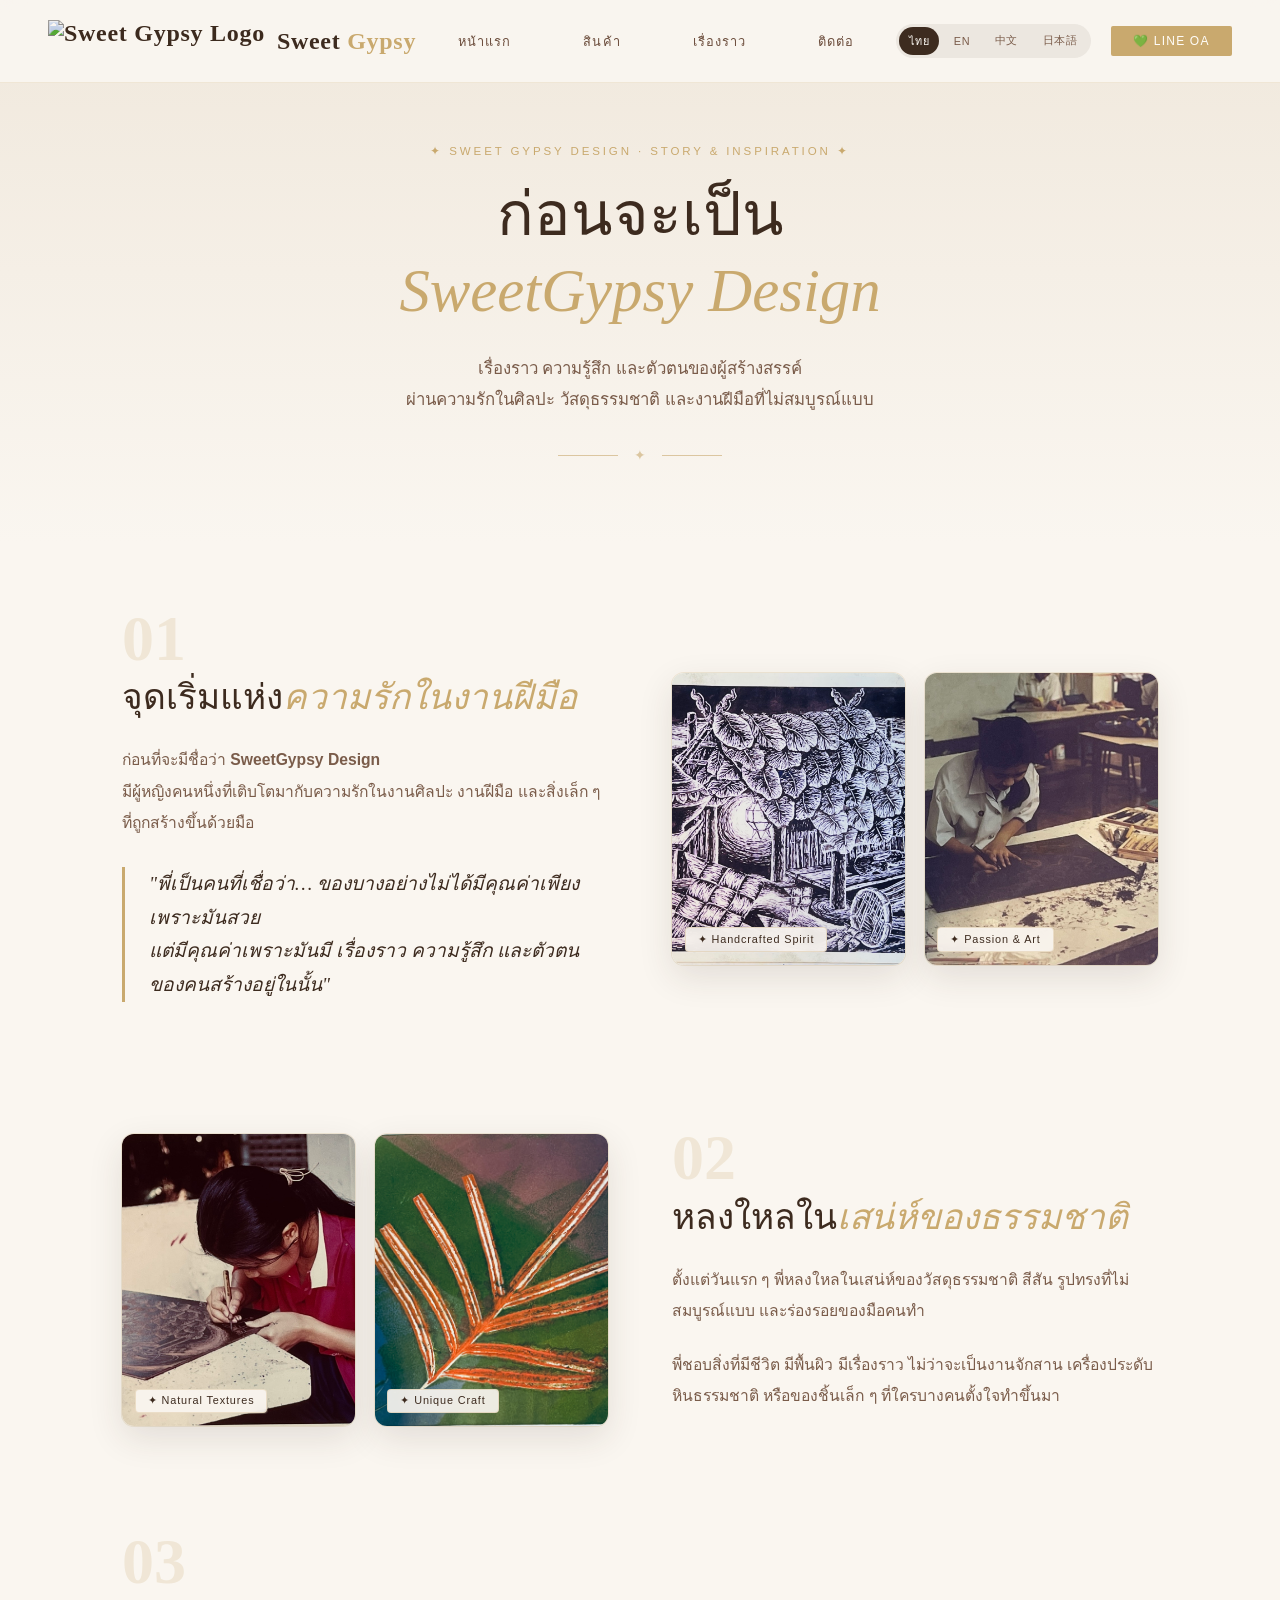
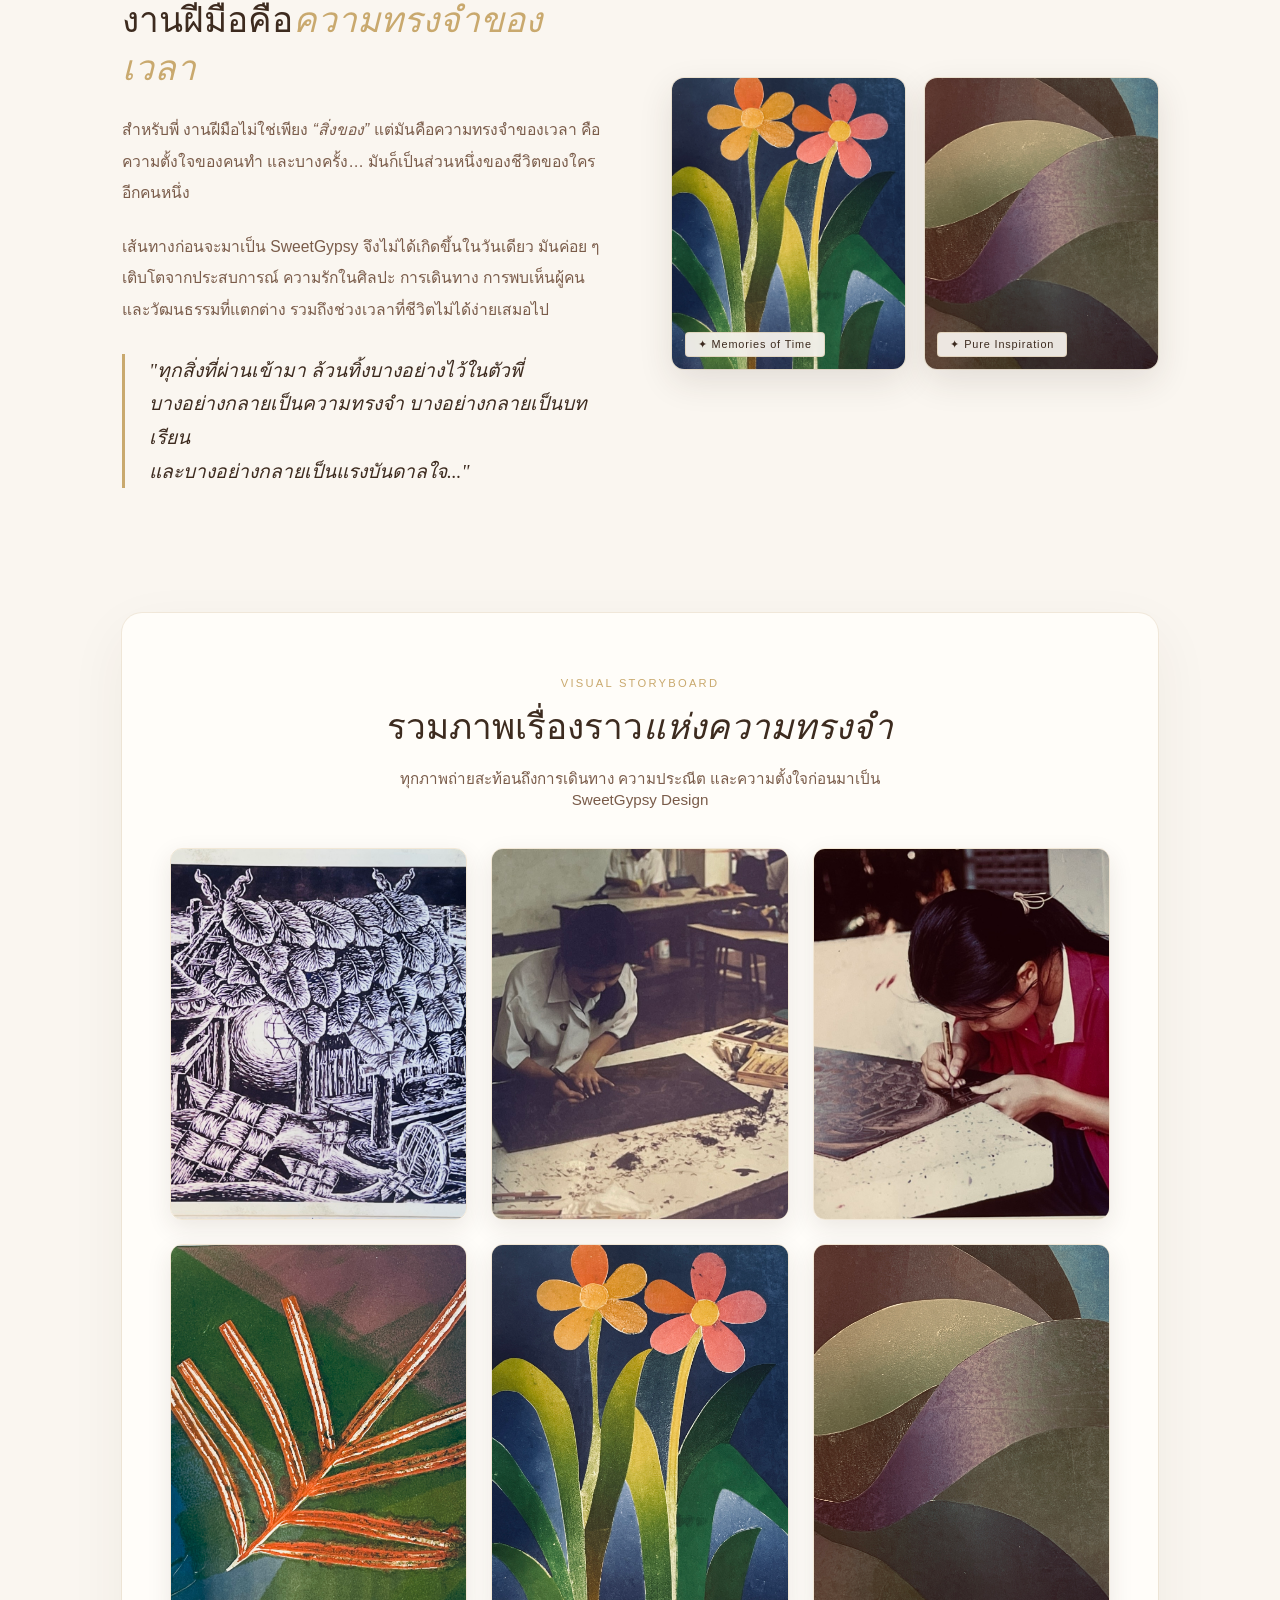
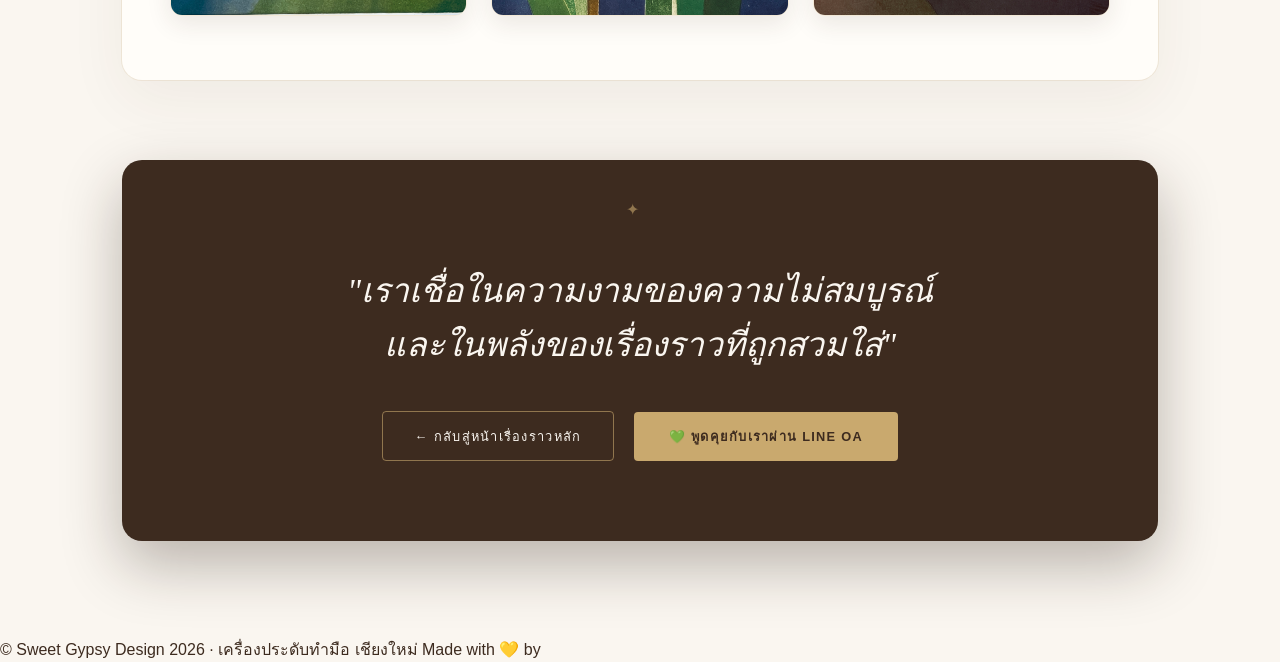
==== more.html @ 4b0375a8 "Add page info and Couple iMag Owner and Fix Details" ====
<!DOCTYPE html>
<html lang="th">

<head>
  <!-- Google Analytics -->
  <script async src="https://www.googletagmanager.com/gtag/js?id=G-DQGT15MH0F"></script>
  <script src="js/analytics.js"></script>

  <meta charset="UTF-8">
  <meta name="viewport" content="width=device-width, initial-scale=1.0, viewport-fit=cover">
  <meta http-equiv="Content-Security-Policy"
    content="default-src 'self'; script-src 'self' https://www.googletagmanager.com https://www.google-analytics.com https://web3forms.com https://js.hcaptcha.com https://*.hcaptcha.com https://cdnjs.cloudflare.com; style-src 'self' 'unsafe-inline' https://fonts.googleapis.com; font-src https://fonts.gstatic.com; img-src 'self' data: https://res.cloudinary.com https://lh3.googleusercontent.com https://drive.google.com; connect-src 'self' https://api.web3forms.com https://docs.google.com https://www.google-analytics.com https://*.google-analytics.com https://*.analytics.google.com; frame-src https://hcaptcha.com https://*.hcaptcha.com; frame-ancestors 'none';">

  <title>ก่อนจะเป็น SweetGypsy Design – เครื่องประดับทำมือ เชียงใหม่</title>
  <meta name="description"
    content="เรื่องราวความรักในงานศิลปะ งานฝีมือ และจุดเริ่มต้นก่อนมาเป็น SweetGypsy Design เครื่องประดับทำมือ เชียงใหม่">

  <!-- FONTS -->
  <link rel="preconnect" href="https://fonts.googleapis.com">
  <link
    href="https://fonts.googleapis.com/css2?family=Cormorant+Garamond:ital,wght@0,300;0,400;0,600;1,300;1,400&family=Jost:wght@300;400;500&family=Noto+Sans+JP:wght@300;400;500;700&family=Noto+Sans+TC:wght@300;400;500;700&family=Noto+Serif+TC:wght@300;400;500;700&family=Prompt:wght@300;400;500;600;700&family=Shippori+Mincho:wght@400;500;700&display=swap"
    rel="stylesheet">

  <!-- STYLESHEETS -->
  <link rel="stylesheet" href="css/variables.css">
  <link rel="stylesheet" href="css/base.css">
  <link rel="stylesheet" href="css/nav.css">
  <link rel="stylesheet" href="css/sections.css">
  <link rel="stylesheet" href="css/animations.css">
  <link rel="stylesheet" href="css/aboutme.css">
  <link rel="stylesheet" href="css/responsive.css">

  <style>
    /* ─── CUSTOM EDITORIAL STYLES FOR MORE STORY PAGE ─── */
    body {
      background: var(--cream, #faf6f0);
      color: var(--brown, #3d2b1f);
    }

    /* Hero Header */
    .more-hero {
      text-align: center;
      padding: 9rem 2rem 5rem;
      background: linear-gradient(180deg, var(--cream-dark, #f0e8dc) 0%, var(--cream, #faf6f0) 100%);
      position: relative;
      overflow: hidden;
    }

    .more-hero::before {
      content: '';
      position: absolute;
      inset: 0;
      background-image: url('https://res.cloudinary.com/dbc2ma9xe/image/upload/v1784448869/images_6_gyp1au.jpg');
      background-size: 70%;
      background-position: center;
      background-repeat: no-repeat;
      opacity: 0.05;
      pointer-events: none;
      mix-blend-mode: multiply;
    }

    .more-hero-tag {
      font-size: .72rem;
      letter-spacing: .25em;
      text-transform: uppercase;
      color: var(--gold, #c9a96e);
      margin-bottom: 1.2rem;
      font-weight: 500;
    }

    .more-hero-title {
      font-family: var(--heading-font), serif;
      font-size: clamp(2.2rem, 5.5vw, 3.8rem);
      font-weight: 300;
      color: var(--brown, #3d2b1f);
      line-height: 1.25;
      margin-bottom: 1.5rem;
    }

    .more-hero-title em {
      font-style: italic;
      color: var(--gold, #c9a96e);
    }

    .more-hero-sub {
      font-size: 1.05rem;
      color: var(--text-muted, #7a5c4a);
      line-height: 1.85;
      max-width: 680px;
      margin: 0 auto 2rem;
    }

    .more-gold-divider {
      display: flex;
      align-items: center;
      justify-content: center;
      gap: 1rem;
      color: var(--gold, #c9a96e);
      opacity: .6;
      font-size: .85rem;
      margin: 0 auto;
    }

    .more-gold-divider::before,
    .more-gold-divider::after {
      content: '';
      width: 60px;
      height: 1px;
      background: var(--gold, #c9a96e);
    }

    /* Main Container */
    .more-container {
      max-width: 1100px;
      margin: 0 auto;
      padding: 4rem 2rem 6rem;
    }

    /* Chapter Section Layout */
    .more-chapter {
      display: grid;
      grid-template-columns: 1fr 1fr;
      gap: 4rem;
      align-items: center;
      margin-bottom: 6rem;
    }

    .more-chapter:nth-child(even) {
      direction: rtl;
    }

    .more-chapter:nth-child(even) .more-chapter-text {
      direction: ltr;
    }

    .more-chapter:nth-child(even) .more-chapter-gallery {
      direction: ltr;
    }

    .more-chapter-text {
      display: flex;
      flex-direction: column;
      justify-content: center;
    }

    .more-chapter-num {
      font-family: var(--heading-font), serif;
      font-size: 4rem;
      font-weight: 600;
      color: rgba(201, 169, 110, .2);
      line-height: 1;
      margin-bottom: .2rem;
    }

    .more-chapter-title {
      font-family: var(--heading-font), serif;
      font-size: clamp(1.6rem, 3vw, 2.2rem);
      font-weight: 300;
      color: var(--brown, #3d2b1f);
      line-height: 1.35;
      margin-bottom: 1.4rem;
    }

    .more-chapter-title em {
      font-style: italic;
      color: var(--gold, #c9a96e);
    }

    .more-chapter-body p {
      font-size: .98rem;
      color: var(--text-muted, #7a5c4a);
      line-height: 2;
      margin-bottom: 1.4rem;
    }

    .more-chapter-quote {
      border-left: 3px solid var(--gold, #c9a96e);
      padding-left: 1.5rem;
      margin: 1.8rem 0;
      font-family: var(--heading-font), serif;
      font-size: 1.2rem;
      font-style: italic;
      color: var(--brown, #3d2b1f);
      line-height: 1.75;
    }

    /* Chapter Gallery Cards */
    .more-chapter-gallery {
      display: grid;
      grid-template-columns: repeat(2, 1fr);
      gap: 1.2rem;
    }

    .more-img-card {
      position: relative;
      border-radius: 12px;
      overflow: hidden;
      box-shadow: 0 12px 35px rgba(61, 43, 31, .12), 0 0 0 1px rgba(201, 169, 110, .2);
      background: #fff;
      aspect-ratio: 4/5;
      transition: transform .4s cubic-bezier(.4, 0, .2, 1), box-shadow .4s;
    }

    .more-img-card:hover {
      transform: translateY(-6px) scale(1.02);
      box-shadow: 0 20px 45px rgba(61, 43, 31, .18), 0 0 0 1.5px var(--gold, #c9a96e);
    }

    .more-img-card img {
      width: 100%;
      height: 100%;
      object-fit: cover;
      display: block;
      transition: transform .6s cubic-bezier(.4, 0, .2, 1);
    }

    .more-img-card:hover img {
      transform: scale(1.06);
    }

    .more-img-badge {
      position: absolute;
      bottom: .8rem;
      left: .8rem;
      background: rgba(250, 246, 240, .92);
      backdrop-filter: blur(6px);
      padding: .3rem .75rem;
      border-radius: 4px;
      font-size: .68rem;
      letter-spacing: .08em;
      color: var(--brown, #3d2b1f);
      border: 1px solid rgba(201, 169, 110, .3);
      font-weight: 500;
    }

    /* Overview Full Gallery Section */
    .more-full-gallery-section {
      background: var(--white, #fffdf9);
      border-radius: 20px;
      padding: 4rem 3rem;
      box-shadow: 0 20px 60px rgba(61, 43, 31, .06), 0 0 0 1px rgba(201, 169, 110, .15);
      margin-bottom: 5rem;
      text-align: center;
    }

    .more-gallery-grid {
      display: grid;
      grid-template-columns: repeat(auto-fit, minmax(260px, 1fr));
      gap: 1.5rem;
      margin-top: 2.5rem;
    }

    .more-gallery-item {
      position: relative;
      border-radius: 12px;
      overflow: hidden;
      aspect-ratio: 4/5;
      box-shadow: 0 8px 24px rgba(61, 43, 31, .1);
      border: 1px solid rgba(201, 169, 110, .25);
      transition: all .35s ease;
    }

    .more-gallery-item:hover {
      transform: translateY(-5px);
      box-shadow: 0 16px 36px rgba(201, 169, 110, .3);
      border-color: var(--gold, #c9a96e);
    }

    .more-gallery-item img {
      width: 100%;
      height: 100%;
      object-fit: cover;
      display: block;
      transition: transform .5s ease;
    }

    .more-gallery-item:hover img {
      transform: scale(1.05);
    }

    /* Bottom Banner CTA */
    .more-bottom-cta {
      background: var(--brown, #3d2b1f);
      color: var(--cream, #faf6f0);
      padding: 5rem 2rem;
      border-radius: 20px;
      text-align: center;
      position: relative;
      overflow: hidden;
      box-shadow: 0 24px 60px rgba(35, 23, 14, .3);
    }

    .more-bottom-cta::before {
      content: '✦';
      position: absolute;
      top: 2.5rem;
      left: 50%;
      transform: translateX(-50%);
      font-size: 1rem;
      color: var(--gold, #c9a96e);
      letter-spacing: 1em;
      opacity: .6;
    }

    .more-bottom-quote {
      font-family: var(--heading-font), serif;
      font-size: clamp(1.4rem, 3.5vw, 2.1rem);
      font-style: italic;
      color: var(--cream, #faf6f0);
      line-height: 1.6;
      max-width: 750px;
      margin: 1.5rem auto 2.5rem;
    }

    .more-bottom-btns {
      display: flex;
      gap: 1.2rem;
      justify-content: center;
      align-items: center;
      flex-wrap: wrap;
    }

    .more-btn-gold {
      background: var(--gold, #c9a96e);
      color: var(--brown, #3d2b1f);
      padding: .9rem 2.2rem;
      border-radius: 4px;
      font-size: .8rem;
      letter-spacing: .1em;
      text-transform: uppercase;
      text-decoration: none;
      font-weight: 600;
      transition: all .3s ease;
      display: inline-flex;
      align-items: center;
      gap: .5rem;
    }

    .more-btn-gold:hover {
      background: var(--cream, #faf6f0);
      transform: translateY(-2px);
      box-shadow: 0 8px 20px rgba(201, 169, 110, .3);
    }

    .more-btn-outline {
      border: 1.5px solid rgba(201, 169, 110, .6);
      color: var(--cream, #faf6f0);
      padding: .85rem 2rem;
      border-radius: 4px;
      font-size: .8rem;
      letter-spacing: .1em;
      text-transform: uppercase;
      text-decoration: none;
      transition: all .3s ease;
      display: inline-flex;
      align-items: center;
      gap: .5rem;
    }

    .more-btn-outline:hover {
      background: rgba(201, 169, 110, .2);
      border-color: var(--gold, #c9a96e);
      color: var(--gold, #c9a96e);
      transform: translateY(-2px);
    }

    /* Responsive adjustments */
    @media (max-width: 900px) {
      .more-chapter {
        grid-template-columns: 1fr;
        gap: 2.5rem;
        margin-bottom: 4rem;
      }

      .more-chapter:nth-child(even) {
        direction: ltr;
      }

      .more-hero {
        padding: 7rem 1.5rem 4rem;
      }

      .more-container {
        padding: 2.5rem 1.2rem 4rem;
      }

      .more-full-gallery-section {
        padding: 2.5rem 1.5rem;
      }
    }

    @media (max-width: 580px) {
      .more-chapter-gallery {
        grid-template-columns: 1fr;
      }

      .more-img-card {
        aspect-ratio: 4/3;
      }

      .more-hero-title {
        font-size: 2rem;
      }

      .more-chapter-title {
        font-size: 1.5rem;
      }

      .more-bottom-cta {
        padding: 3.5rem 1.2rem;
      }
    }

    /* ─── LIGHTBOX MODAL STYLES ─── */
    .more-img-card img,
    .more-gallery-item img {
      cursor: zoom-in;
      transition: transform 0.4s cubic-bezier(0.165, 0.84, 0.44, 1), filter 0.3s ease;
    }

    .more-img-card:hover img,
    .more-gallery-item:hover img {
      transform: scale(1.04);
      filter: brightness(1.05);
    }

    .more-lightbox {
      position: fixed;
      inset: 0;
      z-index: 999999;
      display: flex;
      align-items: center;
      justify-content: center;
      opacity: 0;
      visibility: hidden;
      pointer-events: none;
      transition: opacity 0.35s ease, visibility 0.35s ease;
    }

    .more-lightbox.active {
      opacity: 1;
      visibility: visible;
      pointer-events: auto;
    }

    .more-lightbox-backdrop {
      position: absolute;
      inset: 0;
      background: rgba(22, 16, 12, 0.94);
      backdrop-filter: blur(12px);
      -webkit-backdrop-filter: blur(12px);
    }

    .more-lightbox-content {
      position: relative;
      z-index: 2;
      display: flex;
      flex-direction: column;
      align-items: center;
      justify-content: center;
      max-width: 92vw;
      max-height: 92vh;
      padding: 1rem;
      transform: scale(0.94);
      transition: transform 0.35s cubic-bezier(0.175, 0.885, 0.32, 1.275);
    }

    .more-lightbox.active .more-lightbox-content {
      transform: scale(1);
    }

    .more-lightbox-close {
      position: absolute;
      top: -2.8rem;
      right: 0;
      background: rgba(201, 169, 110, 0.15);
      border: 1px solid var(--gold, #c9a96e);
      color: var(--cream, #faf6f0);
      width: 40px;
      height: 40px;
      border-radius: 50%;
      font-size: 1.5rem;
      cursor: pointer;
      display: flex;
      align-items: center;
      justify-content: center;
      transition: all 0.25s ease;
      line-height: 1;
    }

    .more-lightbox-close:hover {
      background: var(--gold, #c9a96e);
      color: #1e130c;
      transform: rotate(90deg);
    }

    .more-lightbox-nav {
      position: fixed;
      top: 50%;
      transform: translateY(-50%);
      background: rgba(201, 169, 110, 0.15);
      border: 1px solid rgba(201, 169, 110, 0.4);
      color: var(--cream, #faf6f0);
      width: 48px;
      height: 48px;
      border-radius: 50%;
      font-size: 1.5rem;
      cursor: pointer;
      display: flex;
      align-items: center;
      justify-content: center;
      transition: all 0.25s ease;
      z-index: 10;
      user-select: none;
    }

    .more-lightbox-nav:hover {
      background: var(--gold, #c9a96e);
      color: #1e130c;
      transform: translateY(-50%) scale(1.1);
    }

    .more-lightbox-nav.prev {
      left: 1.5rem;
    }

    .more-lightbox-nav.next {
      right: 1.5rem;
    }

    .more-lightbox-img-wrap {
      max-width: 85vw;
      max-height: 75vh;
      border-radius: 12px;
      overflow: hidden;
      box-shadow: 0 20px 60px rgba(0, 0, 0, 0.6), 0 0 0 1px rgba(201, 169, 110, 0.3);
      background: #19100a;
      display: flex;
      align-items: center;
      justify-content: center;
    }

    .more-lightbox-img-wrap img {
      max-width: 100%;
      max-height: 75vh;
      object-fit: contain;
      display: block;
      transition: opacity 0.25s ease;
    }

    .more-lightbox-caption {
      margin-top: 1.2rem;
      display: flex;
      align-items: center;
      gap: 1rem;
      color: var(--cream, #faf6f0);
      font-family: var(--body-font), sans-serif;
      font-size: 0.9rem;
    }

    .more-lightbox-badge {
      background: rgba(201, 169, 110, 0.2);
      border: 1px solid rgba(201, 169, 110, 0.5);
      color: var(--gold, #c9a96e);
      padding: 0.25rem 0.8rem;
      border-radius: 20px;
      font-size: 0.8rem;
      letter-spacing: 0.05em;
    }

    .more-lightbox-counter {
      color: var(--gold, #c9a96e);
      opacity: 0.8;
      font-size: 0.85rem;
      letter-spacing: 0.1em;
    }

    @media (max-width: 768px) {
      .more-lightbox-nav.prev {
        left: 0.5rem;
        width: 38px;
        height: 38px;
        font-size: 1.2rem;
      }

      .more-lightbox-nav.next {
        right: 0.5rem;
        width: 38px;
        height: 38px;
        font-size: 1.2rem;
      }

      .more-lightbox-close {
        top: -2.6rem;
        right: 0;
      }
    }
  </style>
</head>

<body>

  <!-- ═══════════════════════════════════════════════════════════
       NAVIGATION
       ═══════════════════════════════════════════════════════════ -->
  <nav>
    <a href="index.html" class="nav-logo">
      <img src="https://res.cloudinary.com/dbc2ma9xe/image/upload/v1784449863/Screenshot_2026-07-19_152847_w123e3.png"
        alt="Sweet Gypsy Logo" class="nav-logo-img">
      <span class="nav-logo-name">Sweet <span>Gypsy</span></span>
    </a>
    <button class="nav-hamburger" id="nav-hamburger" aria-label="Open menu" aria-expanded="false"
      aria-controls="nav-menu">
      <span></span><span></span><span></span>
    </button>
    <ul class="nav-links" id="nav-menu">
      <li><a href="index.html" data-i18n="nav_home">หน้าแรก</a></li>
      <li><a href="index.html#collections" data-i18n="nav_shop">สินค้า</a></li>
      <li><a href="index.html#story" data-i18n="nav_story">เรื่องราว</a></li>
      <li><a href="index.html#contact" data-i18n="nav_contact">ติดต่อ</a></li>
    </ul>
    <div class="nav-right">
      <div class="lang-switcher" id="lang-switcher" role="group" aria-label="Select language">
        <button class="lang-btn active" data-lang="th">ไทย</button>
        <button class="lang-btn" data-lang="en">EN</button>
        <button class="lang-btn" data-lang="zh">中文</button>
        <button class="lang-btn" data-lang="ja">日本語</button>
      </div>
      <a href="https://line.me/ti/p/~@185ijvvm" class="nav-cta">💚 Line OA</a>
    </div>
  </nav>

  <!-- ═══════════════════════════════════════════════════════════
       HERO HEADER
       ═══════════════════════════════════════════════════════════ -->
  <header class="more-hero">
    <p class="more-hero-tag" data-i18n="more_hero_tag">✦ Sweet Gypsy Design · Story & Inspiration ✦</p>
    <h1 class="more-hero-title" data-i18n="more_hero_title">
      ก่อนจะเป็น<br>
      <em>SweetGypsy Design</em>
    </h1>
    <p class="more-hero-sub" data-i18n="more_hero_sub">
      เรื่องราว ความรู้สึก และตัวตนของผู้สร้างสรรค์<br>
      ผ่านความรักในศิลปะ วัสดุธรรมชาติ และงานฝีมือที่ไม่สมบูรณ์แบบ
    </p>
    <div class="more-gold-divider">✦</div>
  </header>

  <!-- ═══════════════════════════════════════════════════════════
       MAIN STORY EDITORIAL CONTENT
       ═══════════════════════════════════════════════════════════ -->
  <main class="more-container">

    <!-- Chapter 1: ความรักในงานศิลปะและงานฝีมือ -->
    <article class="more-chapter">
      <div class="more-chapter-text">
        <div class="more-chapter-num" data-i18n="more_ch1_num">01</div>
        <h2 class="more-chapter-title" data-i18n="more_ch1_title">จุดเริ่มแห่ง<em>ความรักในงานฝีมือ</em></h2>
        <div class="more-chapter-body">
          <p data-i18n="more_ch1_p1">
            ก่อนที่จะมีชื่อว่า <strong>SweetGypsy Design</strong><br>
            มีผู้หญิงคนหนึ่งที่เติบโตมากับความรักในงานศิลปะ งานฝีมือ และสิ่งเล็ก ๆ ที่ถูกสร้างขึ้นด้วยมือ
          </p>
          <div class="more-chapter-quote" data-i18n="more_ch1_quote">
            "พี่เป็นคนที่เชื่อว่า… ของบางอย่างไม่ได้มีคุณค่าเพียงเพราะมันสวย<br>
            แต่มีคุณค่าเพราะมันมี เรื่องราว ความรู้สึก และตัวตนของคนสร้างอยู่ในนั้น"
          </div>
        </div>
      </div>
      <div class="more-chapter-gallery">
        <div class="more-img-card" onclick="openMoreLightbox(0)">
          <img src="img/S__2064391.jpg" alt="จุดเริ่มต้นของ SweetGypsy Design - รูปที่ 1">
          <span class="more-img-badge" data-i18n="more_badge_1">✦ Handcrafted Spirit</span>
        </div>
        <div class="more-img-card" onclick="openMoreLightbox(1)">
          <img src="img/S__2064392.jpg" alt="จุดเริ่มต้นของ SweetGypsy Design - รูปที่ 2">
          <span class="more-img-badge" data-i18n="more_badge_2">✦ Passion & Art</span>
        </div>
      </div>
    </article>

    <!-- Chapter 2: เสน่ห์ของวัสดุธรรมชาติ -->
    <article class="more-chapter">
      <div class="more-chapter-text">
        <div class="more-chapter-num" data-i18n="more_ch2_num">02</div>
        <h2 class="more-chapter-title" data-i18n="more_ch2_title">หลงใหลใน<em>เสน่ห์ของธรรมชาติ</em></h2>
        <div class="more-chapter-body">
          <p data-i18n="more_ch2_p1">
            ตั้งแต่วันแรก ๆ พี่หลงใหลในเสน่ห์ของวัสดุธรรมชาติ สีสัน รูปทรงที่ไม่สมบูรณ์แบบ และร่องรอยของมือคนทำ
          </p>
          <p data-i18n="more_ch2_p2">
            พี่ชอบสิ่งที่มีชีวิต มีพื้นผิว มีเรื่องราว ไม่ว่าจะเป็นงานจักสาน เครื่องประดับ หินธรรมชาติ หรือของชิ้นเล็ก ๆ
            ที่ใครบางคนตั้งใจทำขึ้นมา
          </p>
        </div>
      </div>
      <div class="more-chapter-gallery">
        <div class="more-img-card" onclick="openMoreLightbox(2)">
          <img src="img/S__2064403.jpg" alt="เสน่ห์ของวัสดุธรรมชาติ - รูปที่ 3">
          <span class="more-img-badge" data-i18n="more_badge_3">✦ Natural Textures</span>
        </div>
        <div class="more-img-card" onclick="openMoreLightbox(3)">
          <img src="img/S__2064402_0.jpg" alt="เสน่ห์ของวัสดุธรรมชาติ - รูปที่ 4">
          <span class="more-img-badge" data-i18n="more_badge_4">✦ Unique Craft</span>
        </div>
      </div>
    </article>

    <!-- Chapter 3: ความทรงจำและแรงบันดาลใจ -->
    <article class="more-chapter">
      <div class="more-chapter-text">
        <div class="more-chapter-num" data-i18n="more_ch3_num">03</div>
        <h2 class="more-chapter-title" data-i18n="more_ch3_title">งานฝีมือคือ<em>ความทรงจำของเวลา</em></h2>
        <div class="more-chapter-body">
          <p data-i18n="more_ch3_p1">
            สำหรับพี่ งานฝีมือไม่ใช่เพียง <em>“สิ่งของ”</em> แต่มันคือความทรงจำของเวลา คือความตั้งใจของคนทำ และบางครั้ง…
            มันก็เป็นส่วนหนึ่งของชีวิตของใครอีกคนหนึ่ง
          </p>
          <p data-i18n="more_ch3_p2">
            เส้นทางก่อนจะมาเป็น SweetGypsy จึงไม่ได้เกิดขึ้นในวันเดียว มันค่อย ๆ เติบโตจากประสบการณ์ ความรักในศิลปะ
            การเดินทาง การพบเห็นผู้คนและวัฒนธรรมที่แตกต่าง รวมถึงช่วงเวลาที่ชีวิตไม่ได้ง่ายเสมอไป
          </p>
          <div class="more-chapter-quote" data-i18n="more_ch3_quote">
            "ทุกสิ่งที่ผ่านเข้ามา ล้วนทิ้งบางอย่างไว้ในตัวพี่<br>
            บางอย่างกลายเป็นความทรงจำ บางอย่างกลายเป็นบทเรียน<br>
            และบางอย่างกลายเป็นแรงบันดาลใจ..."
          </div>
        </div>
      </div>
      <div class="more-chapter-gallery">
        <div class="more-img-card" onclick="openMoreLightbox(4)">
          <img src="img/S__2064400_0.jpg" alt="ความทรงจำและแรงบันดาลใจ - รูปที่ 5">
          <span class="more-img-badge" data-i18n="more_badge_5">✦ Memories of Time</span>
        </div>
        <div class="more-img-card" onclick="openMoreLightbox(5)">
          <img src="img/S__2064401_0.jpg" alt="ความทรงจำและแรงบันดาลใจ - รูปที่ 6">
          <span class="more-img-badge" data-i18n="more_badge_6">✦ Pure Inspiration</span>
        </div>
      </div>
    </article>

    <!-- Full Gallery Overview -->
    <section class="more-full-gallery-section">
      <p class="section-tag" data-i18n="more_gallery_tag"
        style="color: var(--gold); letter-spacing: .2em; text-transform: uppercase; font-size: .7rem; margin-bottom: .6rem;">
        Visual Storyboard</p>
      <h2 data-i18n="more_gallery_title"
        style="font-family: var(--heading-font), serif; font-size: 2.2rem; font-weight: 300; color: var(--brown); margin-bottom: .8rem;">
        รวมภาพเรื่องราว<em>แห่งความทรงจำ</em></h2>
      <p data-i18n="more_gallery_desc" style="color: var(--text-muted); font-size: .95rem; max-width: 550px; margin: 0 auto;">
        ทุกภาพถ่ายสะท้อนถึงการเดินทาง ความประณีต และความตั้งใจก่อนมาเป็น SweetGypsy Design</p>

      <div class="more-gallery-grid">
        <div class="more-gallery-item" onclick="openMoreLightbox(0)">
          <img src="img/S__2064391.jpg" alt="ภาพเรื่องราวที่ 1">
        </div>
        <div class="more-gallery-item" onclick="openMoreLightbox(1)">
          <img src="img/S__2064392.jpg" alt="ภาพเรื่องราวที่ 2">
        </div>
        <div class="more-gallery-item" onclick="openMoreLightbox(2)">
          <img src="img/S__2064403.jpg" alt="ภาพเรื่องราวที่ 3">
        </div>
        <div class="more-gallery-item" onclick="openMoreLightbox(3)">
          <img src="img/S__2064402_0.jpg" alt="ภาพเรื่องราวที่ 4">
        </div>
        <div class="more-gallery-item" onclick="openMoreLightbox(4)">
          <img src="img/S__2064400_0.jpg" alt="ภาพเรื่องราวที่ 5">
        </div>
        <div class="more-gallery-item" onclick="openMoreLightbox(5)">
          <img src="img/S__2064401_0.jpg" alt="ภาพเรื่องราวที่ 6">
        </div>
      </div>
    </section>

    <!-- Bottom CTA Banner -->
    <section class="more-bottom-cta">
      <div class="more-bottom-quote" data-i18n="more_bottom_quote">
        "เราเชื่อในความงามของความไม่สมบูรณ์<br>
        และในพลังของเรื่องราวที่ถูกสวมใส่"
      </div>
      <div class="more-bottom-btns">
        <a href="index.html#story" class="more-btn-outline" data-i18n="more_back_btn">
          ← กลับสู่หน้าเรื่องราวหลัก
        </a>
        <a href="https://line.me/ti/p/~@185ijvvm" class="more-btn-gold" data-i18n="more_line_btn">
          💚 พูดคุยกับเราผ่าน Line OA
        </a>
      </div>
    </section>

  </main>

  <!-- ═══════════════════════════════════════════════════════════
       FOOTER
       ═══════════════════════════════════════════════════════════ -->
  <footer class="footer-bar">
    <span data-i18n="footer_text">© Sweet Gypsy Design 2026 · เครื่องประดับทำมือ เชียงใหม่</span>
    <span data-i18n="footer_credit">Made with 💛 by <a href="#"></a></span>
  </footer>

  <!-- ═══════════════════════════════════════════════════════════
       LIGHTBOX PHOTO VIEWER MODAL
       ═══════════════════════════════════════════════════════════ -->
  <div class="global-lightbox" id="more-lightbox" role="dialog" aria-modal="true" aria-label="Photo Viewer">
    <div class="global-lightbox-backdrop" onclick="closeMoreLightbox()"></div>
    <div class="global-lightbox-content">
      <button class="global-lightbox-close" onclick="closeMoreLightbox()" aria-label="Close viewer">&times;</button>
      <button class="global-lightbox-nav prev" onclick="showMorePrev()" aria-label="Previous photo">&#10094;</button>
      <button class="global-lightbox-nav next" onclick="showMoreNext()" aria-label="Next photo">&#10095;</button>

      <div class="global-lightbox-img-wrap">
        <img id="more-lightbox-img" src="" alt="Zoomed view">
      </div>

      <div class="global-lightbox-caption">
        <span class="global-lightbox-badge" id="more-lightbox-badge">✦ Story Image</span>
        <span class="global-lightbox-counter" id="more-lightbox-counter">1 / 6</span>
      </div>
    </div>
  </div>

  <!-- SCRIPTS -->
  <script src="https://cdnjs.cloudflare.com/ajax/libs/dompurify/3.2.6/purify.min.js"></script>
  <script src="js/security.js"></script>
  <script src="js/config.js"></script>
  <script src="js/i18n.js?v=5"></script>
  <script src="js/nav.js"></script>
  <script src="js/lang.js"></script>
  <script src="js/lightbox.js?v=1"></script>

</body>

</html>
---- css/variables.css ----
/* ============================================================
   Sweet Gypsy Design — Variables & Custom Properties
   CSS Design Tokens: colors, typography, font imports
   ============================================================ */

:root {
  --cream: #FAF6F0;
  --cream-dark: #F0E8DC;
  --gold: #C9A96E;
  --gold-dark: #8B6914;
  --brown: #3D2B1F;
  --brown-light: #6B4C3B;
  --text: #2C1E14;
  --text-muted: #7A5C4A;
  --white: #FFFDF9;
  --body-font: 'Jost', sans-serif;
  --heading-font: 'Cormorant Garamond', serif;
}

html.lang-en {
  --body-font: 'Jost', sans-serif;
  --heading-font: 'Shippori Mincho', serif;
}

html.lang-th {
  --body-font: 'Prompt', sans-serif;
  --heading-font: 'Prompt', sans-serif;
}

html.lang-zh {
  --body-font: 'Noto Sans TC', sans-serif;
  --heading-font: 'Noto Serif TC', serif;
}

html.lang-ja {
  --body-font: 'Noto Sans JP', sans-serif;
  --heading-font: 'Shippori Mincho', serif;
}
---- css/base.css ----
/* ============================================================
   Sweet Gypsy Design — Base / Reset / Shared Styles
   ============================================================ */

* {
  margin: 0;
  padding: 0;
  box-sizing: border-box;
}

html {
  scroll-behavior: smooth;
  font-family: var(--body-font), sans-serif;
  -webkit-text-size-adjust: 100%;
  text-size-adjust: 100%;
}

body {
  font-family: var(--body-font), sans-serif;
  background: var(--cream);
  color: var(--text);
  font-weight: 300;
  overflow-x: hidden;
}

img,
svg,
video,
canvas {
  max-width: 100%;
}

/* ─── SECTION SHARED ─── */
section {
  padding: 7rem 6rem;
}

.section-tag {
  font-size: .68rem;
  letter-spacing: .2em;
  text-transform: uppercase;
  color: var(--gold);
  margin-bottom: 1rem;
}

.section-title {
  font-family: var(--heading-font), serif;
  font-size: clamp(2rem, 4vw, 3rem);
  font-weight: 300;
  color: var(--brown);
  line-height: 1.2;
}

.section-title em {
  font-style: italic;
  color: var(--gold);
}

/* ─── BUTTONS ─── */
.btn-primary {
  background: var(--brown);
  color: var(--cream);
  padding: .9rem 2.2rem;
  text-decoration: none;
  font-size: .78rem;
  letter-spacing: .12em;
  text-transform: uppercase;
  border-radius: 2px;
  transition: background .2s, transform .2s;
  display: inline-block;
}

.btn-primary:hover {
  background: var(--gold);
  transform: translateY(-1px);
}

.btn-secondary {
  color: var(--brown-light);
  text-decoration: none;
  font-size: .78rem;
  letter-spacing: .1em;
  text-transform: uppercase;
  display: flex;
  align-items: center;
  gap: .5rem;
  transition: color .2s, gap .2s;
}

.btn-secondary:hover {
  color: var(--gold);
  gap: .75rem;
}

.btn-secondary::after {
  content: '→';
}

/* ─── PLACEHOLDER IMG (gradient) ─── */
.img-ph {
  width: 100%;
  height: 100%;
  display: flex;
  align-items: center;
  justify-content: center;
  font-family: var(--heading-font), serif;
  font-style: italic;
  font-size: 1rem;
  color: rgba(107, 76, 59, .5);
}

.ph-1 {
  background: linear-gradient(135deg, #E8D5C0 0%, #D4B896 100%);
}

.ph-2 {
  background: linear-gradient(135deg, #DEC9B0 0%, #C9A87A 100%);
}

.ph-3 {
  background: linear-gradient(135deg, #E5D5BC 0%, #CCAA80 100%);
}

.ph-4 {
  background: linear-gradient(135deg, #D8C4A8 0%, #C4A070 100%);
}

.ph-5 {
  background: linear-gradient(135deg, #EAD8C4 0%, #D0AD80 100%);
}

/* ─── UTILITY CLASSES (replacing inline styles for CSP compliance) ─── */
.h-full {
  height: 100%;
}

.text-center {
  text-align: center;
}

.hero-vertical-text {
  writing-mode: vertical-rl;
  letter-spacing: .2em;
  text-transform: uppercase;
  font-size: .7rem;
  opacity: .4;
}

.flex-row-wrap {
  display: flex;
  gap: .75rem;
  flex-wrap: wrap;
}

.tab-img-icon {
  display: flex;
  align-items: center;
  justify-content: center;
  font-size: 1.5rem;
}

.story-img-wrap-1 {
  aspect-ratio: 3/4;
  margin-top: 2.5rem;
  border-radius: 3px;
  overflow: hidden;
}

.story-img-wrap-2 {
  aspect-ratio: 3/4;
  border-radius: 3px;
  overflow: hidden;
}

.story-img-wrap-1 img,
.story-img-wrap-2 img {
  width: 100%;
  height: 100%;
  object-fit: cover;
  display: block;
}

.spacer-md {
  height: 1.5rem;
}

.mb-1 {
  margin-bottom: 1rem;
}

.wa-btn-style {
  background: #25D366;
  box-shadow: 0 4px 14px rgba(37, 211, 102, .3);
}

.social-line {
  color: #06C755;
  border-color: #06C755;
}

.social-wa {
  color: #25D366;
  border-color: #25D366;
}

/* Catalog error message (replaces inline style on error <p>) */
.catalog-error-msg {
  grid-column: 1 / -1;
  text-align: center;
  color: var(--text-muted);
  padding: 2rem 0;
}

/* ─── THAI LANGUAGE — Typography & Layout Overrides ─── */
/* Prompt font needs different weight/spacing treatment than Cormorant Garamond */

html.lang-th .section-title {
  font-weight: 500;
  line-height: 1.35;
  letter-spacing: .01em;
}

html.lang-th .section-title em {
  font-style: normal;
  font-weight: 300;
}

html.lang-th .hero-title {
  font-weight: 500;
  line-height: 1.3;
  letter-spacing: .02em;
}

html.lang-th .hero-title em {
  font-style: normal;
  font-weight: 300;
  color: var(--gold);
}

html.lang-th .hero-sub {
  font-weight: 300;
  line-height: 1.9;
  font-size: .9rem;
}

html.lang-th .hero-tag {
  font-weight: 400;
  letter-spacing: .15em;
}

html.lang-th .hero-badge {
  font-style: normal;
  font-weight: 300;
  line-height: 1.5;
}

html.lang-th .hero-badge p {
  font-style: normal;
  font-weight: 300;
  font-size: .9rem;
}

html.lang-th .stat-num {
  font-weight: 600;
}

html.lang-th .stat-label {
  font-weight: 400;
  letter-spacing: .05em;
}

/* Collections */
html.lang-th .inspi-name {
  font-weight: 500;
  font-size: 1.2rem;
  line-height: 1.4;
}

html.lang-th .inspi-desc {
  font-weight: 300;
  line-height: 1.8;
}

html.lang-th .inspi-num {
  font-weight: 700;
}

/* Reviews */
html.lang-th .review-text {
  font-style: normal;
  font-weight: 300;
  line-height: 1.7;
  font-size: 1rem;
}

/* Story */
html.lang-th .story-content p {
  font-weight: 300;
  line-height: 1.9;
}

html.lang-th .story-quote {
  font-style: normal;
  font-weight: 400;
  font-size: 1.15rem;
  line-height: 1.7;
}

/* How to Order */
html.lang-th .step-title {
  font-weight: 500;
}

html.lang-th .step-desc {
  font-weight: 300;
  line-height: 1.8;
}

html.lang-th .step::before {
  font-weight: 700;
}

/* Contact */
html.lang-th .contact-form-title {
  font-weight: 400;
  line-height: 1.35;
}

html.lang-th .contact-info-title {
  font-style: normal;
  font-weight: 400;
}

/* Line CTA */
html.lang-th .line-cta-text {
  font-style: normal;
  font-weight: 300;
  font-size: 1.5rem;
}

/* Nav */
html.lang-th .nav-logo {
  font-weight: 600;
}

html.lang-th .nav-links a {
  font-weight: 400;
  letter-spacing: .06em;
}

/* Buttons */
html.lang-th .btn-primary {
  font-weight: 400;
  letter-spacing: .08em;
}

html.lang-th .btn-secondary {
  font-weight: 400;
}

/* Marquee */
html.lang-th .marquee-item {
  font-weight: 300;
  letter-spacing: .12em;
}

/* ═══════════════════════════════════════════════════════════
   GLOBAL IMAGE LIGHTBOX VIEWER
   ═══════════════════════════════════════════════════════════ */
.global-lightbox {
  position: fixed;
  inset: 0;
  z-index: 9999999;
  display: flex;
  align-items: center;
  justify-content: center;
  opacity: 0;
  visibility: hidden;
  pointer-events: none;
  transition: opacity 0.12s ease-out, visibility 0.12s ease-out;
  will-change: opacity, visibility;
}

.global-lightbox.active {
  opacity: 1;
  visibility: visible;
  pointer-events: auto;
}

.global-lightbox-backdrop {
  position: absolute;
  inset: 0;
  background: rgba(20, 14, 10, 0.94);
  backdrop-filter: blur(12px);
  -webkit-backdrop-filter: blur(12px);
  touch-action: manipulation;
}

.global-lightbox-content {
  position: relative;
  z-index: 2;
  display: flex;
  flex-direction: column;
  align-items: center;
  justify-content: center;
  max-width: 92vw;
  max-height: 92vh;
  padding: 1rem;
  transform: scale(0.97);
  transition: transform 0.12s ease-out;
  will-change: transform;
}

.global-lightbox.active .global-lightbox-content {
  transform: scale(1);
}

.global-lightbox-close {
  position: fixed !important;
  top: 1.5rem !important;
  right: 1.5rem !important;
  background: rgba(30, 20, 14, 0.85);
  border: 1.5px solid var(--gold, #c9a96e);
  color: var(--cream, #faf6f0);
  width: 46px;
  height: 46px;
  border-radius: 50%;
  font-size: 1.8rem;
  cursor: pointer;
  display: flex;
  align-items: center;
  justify-content: center;
  transition: transform 0.1s ease, background-color 0.1s ease;
  line-height: 1;
  z-index: 10000000;
  box-shadow: 0 8px 24px rgba(0, 0, 0, 0.5);
  backdrop-filter: blur(8px);
  touch-action: manipulation;
  -webkit-tap-highlight-color: transparent;
}

.global-lightbox-close:hover,
.global-lightbox-close:active {
  background: var(--gold, #c9a96e);
  color: #1e130c;
  transform: scale(1.1);
}

.global-lightbox-nav {
  position: fixed !important;
  top: 50% !important;
  transform: translateY(-50%) !important;
  background: rgba(30, 20, 14, 0.8);
  border: 1.5px solid var(--gold, #c9a96e);
  color: var(--cream, #faf6f0);
  width: 52px;
  height: 52px;
  border-radius: 50%;
  font-size: 1.8rem;
  cursor: pointer;
  display: flex;
  align-items: center;
  justify-content: center;
  transition: transform 0.1s ease, background-color 0.1s ease;
  z-index: 10000000;
  user-select: none;
  backdrop-filter: blur(8px);
  box-shadow: 0 8px 24px rgba(0, 0, 0, 0.5);
  touch-action: manipulation;
  -webkit-tap-highlight-color: transparent;
}

.global-lightbox-nav:hover,
.global-lightbox-nav:active {
  background: var(--gold, #c9a96e);
  color: #1e130c;
  transform: translateY(-50%) scale(1.12);
}

.global-lightbox-nav.prev {
  left: 2rem !important;
}

.global-lightbox-nav.next {
  right: 2rem !important;
}

.global-lightbox-img-wrap {
  max-width: 82vw;
  max-height: 75vh;
  border-radius: 16px;
  overflow: hidden;
  box-shadow: 0 24px 70px rgba(0, 0, 0, 0.85), 0 0 0 1.5px rgba(201, 169, 110, 0.45);
  background: #150d09;
  display: flex;
  align-items: center;
  justify-content: center;
}

.global-lightbox-img-wrap img {
  max-width: 100%;
  max-height: 75vh;
  object-fit: contain;
  display: block;
  border-radius: 16px;
  transition: none !important;
}

.global-lightbox-caption {
  margin-top: 1.2rem;
  display: flex;
  align-items: center;
  gap: 1rem;
  background: rgba(30, 20, 14, 0.8);
  border: 1px solid rgba(201, 169, 110, 0.35);
  padding: 0.45rem 1.4rem;
  border-radius: 30px;
  backdrop-filter: blur(8px);
  color: var(--cream, #faf6f0);
  font-family: var(--body-font), sans-serif;
  font-size: 0.95rem;
}

.global-lightbox-badge {
  background: rgba(201, 169, 110, 0.22);
  border: 1px solid var(--gold, #c9a96e);
  color: var(--gold, #c9a96e);
  padding: 0.25rem 0.85rem;
  border-radius: 20px;
  font-size: 0.82rem;
  font-weight: 500;
}

.global-lightbox-counter {
  color: var(--gold, #c9a96e);
  opacity: 0.95;
  font-size: 0.9rem;
  letter-spacing: 0.12em;
  font-weight: 500;
}

/* Zoom cursor styling for inspectable images */
.zoomable-img,
.product-img-dynamic,
.aboutme-section-img img,
.story-imgs img,
.more-img-card img,
.more-gallery-item img,
#modal-main-img {
  cursor: zoom-in !important;
}

@media (max-width: 768px) {
  .global-lightbox-nav.prev {
    left: 0.5rem;
    width: 40px;
    height: 40px;
    font-size: 1.3rem;
  }
  .global-lightbox-nav.next {
    right: 0.5rem;
    width: 40px;
    height: 40px;
    font-size: 1.3rem;
  }
}

/* Footer */
html.lang-th .footer-bar {
  font-weight: 300;
}
---- css/nav.css ----
/* ============================================================
   Sweet Gypsy Design — Navigation
   ============================================================ */

/* ─── NAV ─── */
nav {
  position: fixed;
  top: 0;
  left: 0;
  right: 0;
  z-index: 1010;
  padding: 1.25rem 3rem;
  display: flex;
  align-items: center;
  justify-content: space-between;
  background: rgba(250, 246, 240, 0.92);
  backdrop-filter: blur(12px);
  border-bottom: 1px solid rgba(201, 169, 110, 0.2);
  transition: all .3s;
}

.nav-logo {
  display: flex;
  align-items: center;
  gap: 0.75rem;
  font-family: var(--heading-font), serif;
  font-size: 1.5rem;
  font-weight: 600;
  color: var(--brown);
  letter-spacing: .03em;
  text-decoration: none;
}

.nav-logo-img {
  height: 42px;
  width: auto;
  object-fit: contain;
  mix-blend-mode: multiply;
  display: block;
}

.nav-logo-name span {
  color: var(--gold);
}

.nav-links {
  display: flex;
  gap: 2.5rem;
  list-style: none;
}

.nav-links li {
  margin: 0 1rem;
}

.nav-links a {
  text-decoration: none;
  font-size: .8rem;
  font-weight: 500;
  letter-spacing: .08em;
  color: var(--brown-light);
  transition: color .3s ease;
  position: relative;
}

.nav-links a:hover {
  color: var(--gold);
}

.nav-links a::after {
  content: '';
  position: absolute;
  width: 0%;
  height: 1px;
  bottom: -4px;
  left: 0;
  background-color: var(--gold);
  transition: width .3s ease;
}

.nav-links a:hover::after {
  width: 100%;
}

.nav-right {
  display: flex;
  align-items: center;
  gap: .5rem;
}

.nav-cta {
  background: var(--gold);
  color: var(--white) !important;
  padding: .5rem 1.4rem;
  border-radius: 2px;
  font-size: .75rem !important;
  letter-spacing: .1em;
  text-transform: uppercase;
  text-decoration: none;
  transition: background .2s !important;
}

.nav-cta:hover {
  background: var(--gold-dark) !important;
}

.nav-cta::after {
  display: none !important;
}

/* ─── LANGUAGE SWITCHER ─── */
.lang-switcher {
  display: flex;
  align-items: center;
  gap: 4px;
  background: rgba(61, 43, 31, .07);
  border-radius: 20px;
  padding: 3px;
  margin-right: .75rem;
}

.lang-btn {
  font-size: .68rem;
  font-weight: 500;
  letter-spacing: .05em;
  padding: .3rem .65rem;
  border-radius: 16px;
  border: none;
  background: transparent;
  color: var(--text-muted);
  cursor: pointer;
  font-family: var(--body-font), sans-serif;
  transition: all .2s;
  white-space: nowrap;
}

.lang-btn.active {
  background: var(--brown);
  color: var(--cream);
}

.lang-btn:hover:not(.active) {
  color: var(--brown);
  background: rgba(61, 43, 31, .1);
}

/* ─── HAMBURGER MENU ─── */
.nav-hamburger {
  --hamburger-size: 24px;
  --hamburger-gap: 4px;
  --hamburger-line: 2px;
  --hamburger-shift: 6px;
  display: none;
  flex-direction: column;
  justify-content: center;
  gap: var(--hamburger-gap);
  width: var(--hamburger-size);
  height: var(--hamburger-size);
  cursor: pointer;
  border: none;
  background: transparent;
  padding: 0;
  z-index: 1025;
  position: relative;
}

.nav-hamburger span {
  display: block;
  width: 100%;
  height: var(--hamburger-line);
  background: var(--brown);
  border-radius: 2px;
  transition: transform .3s, opacity .3s;
}

.nav-hamburger.active span:nth-child(1) {
  transform: translateY(var(--hamburger-shift)) rotate(45deg);
}

.nav-hamburger.active span:nth-child(2) {
  opacity: 0;
}

.nav-hamburger.active span:nth-child(3) {
  transform: translateY(calc(var(--hamburger-shift) * -1)) rotate(-45deg);
}

/* ─── MOBILE MENU OVERLAY (backdrop) ─── */
.nav-overlay {
  display: none;
  position: fixed;
  top: 0;
  left: 0;
  right: 0;
  bottom: 0;
  background: rgba(0, 0, 0, 0.4);
  z-index: 1014;
  opacity: 0;
  transition: opacity .35s ease;
}

.nav-overlay.active {
  display: block;
  opacity: 1;
}

/* ─── BODY SCROLL LOCK ─── */
body.menu-open {
  overflow: hidden;
}
---- css/animations.css ----
/* ============================================================
   Sweet Gypsy Design — Smooth Animations & Physics Engine
   ============================================================ */

/* ─── ANIMATION TIMING VARIABLES & CURVES ─── */
:root {
  --ease-smooth: cubic-bezier(0.16, 1, 0.3, 1);
  --ease-spring: cubic-bezier(0.34, 1.56, 0.64, 1);
  --ease-in-out-smooth: cubic-bezier(0.65, 0, 0.35, 1);
  --transition-fast: 0.25s var(--ease-smooth);
  --transition-normal: 0.4s var(--ease-smooth);
  --transition-slow: 0.65s var(--ease-smooth);
}

/* ─── HARDWARE ACCELERATION UTILITIES ─── */
.gpu-accelerated,
.product-card,
.modal-sub-card,
.product-modal,
.cart-drawer,
.product-img-wrap img {
  backface-visibility: hidden;
  -webkit-backface-visibility: hidden;
  transform: translateZ(0);
}

/* ─── FADE UP (Hero & Entrance Animations) ─── */
@keyframes fadeUp {
  from {
    opacity: 0;
    transform: translateY(28px) scale(0.98);
  }
  to {
    opacity: 1;
    transform: translateY(0) scale(1);
  }
}

.hero-left > * {
  opacity: 0;
  animation: fadeUp 0.8s var(--ease-smooth) forwards;
}

.hero-tag {
  animation-delay: 0.08s;
}

.hero-title {
  animation-delay: 0.2s;
}

.hero-sub {
  animation-delay: 0.35s;
}

.hero-btns {
  animation-delay: 0.5s;
}

.hero-stats {
  animation-delay: 0.65s;
}

/* ─── FADE IN & SLIDE UP (Collection & Cards) ─── */
@keyframes fadeIn {
  from {
    opacity: 0;
    transform: translateY(16px);
  }
  to {
    opacity: 1;
    transform: translateY(0);
  }
}

@keyframes smoothScaleUp {
  from {
    opacity: 0;
    transform: scale(0.94) translateY(12px);
  }
  to {
    opacity: 1;
    transform: scale(1) translateY(0);
  }
}

/* ─── MARQUEE ─── */
@keyframes marquee {
  from {
    transform: translateX(0);
  }
  to {
    transform: translateX(-50%);
  }
}

/* ─── SPINNER ─── */
@keyframes spin {
  to {
    transform: rotate(360deg);
  }
}

/* ─── FORM STATUS SLIDE IN ─── */
@keyframes statusSlideIn {
  from {
    opacity: 0;
    transform: translateY(-10px);
  }
  to {
    opacity: 1;
    transform: translateY(0);
  }
}

/* ─── SUCCESS PANEL ─── */
@keyframes successFadeIn {
  from { opacity: 0; }
  to   { opacity: 1; }
}

@keyframes successBounce {
  0%   { transform: scale(0); opacity: 0; }
  60%  { transform: scale(1.15); opacity: 1; }
  100% { transform: scale(1); }
}

/* ─── TACTILE CLICK RIPPLE / PRESS EFFECT FOR BUTTONS ─── */
button:active,
.btn:active,
.product-overlay-btn:active,
.product-add-cart-btn:active,
.slider-arrow:active,
.modal-arrow:active,
.cart-nav-btn:active,
.lang-btn:active {
  transform: scale(0.95) !important;
  transition: transform 0.12s var(--ease-smooth) !important;
}

/* ─── REDUCED MOTION (Accessibility) ─── */
@media (prefers-reduced-motion: reduce) {
  *, ::before, ::after {
    animation-duration: 0.01ms !important;
    animation-iteration-count: 1 !important;
    transition-duration: 0.01ms !important;
    scroll-behavior: auto !important;
  }
}
---- css/aboutme.css ----
/* ============================================================
   Sweet Gypsy Design — About Me Overlay Page
   Full-screen overlay with 3 alternating image+text sections
   ============================================================ */

/* ─── OVERLAY ─── */
.aboutme-overlay {
  position: fixed;
  inset: 0;
  z-index: 2000;
  background: var(--cream);
  overflow-y: auto;
  overflow-x: hidden;
  opacity: 0;
  visibility: hidden;
  transition: opacity .5s cubic-bezier(.4, 0, .2, 1),
    visibility .5s;
}

.aboutme-overlay.active {
  opacity: 1;
  visibility: visible;
}

/* ─── CLOSE BUTTON ─── */
.aboutme-close {
  position: fixed;
  top: 1.5rem;
  right: 1.8rem;
  z-index: 2010;
  width: 48px;
  height: 48px;
  border: 1px solid rgba(201, 169, 110, .3);
  border-radius: 50%;
  background: rgba(250, 246, 240, .92);
  backdrop-filter: blur(8px);
  cursor: pointer;
  display: flex;
  align-items: center;
  justify-content: center;
  font-size: 1.4rem;
  color: var(--brown);
  transition: background .3s, transform .3s, border-color .3s;
  opacity: 0;
  transform: scale(.8);
}

.aboutme-overlay.active .aboutme-close {
  opacity: 1;
  transform: scale(1);
  transition-delay: .35s;
}

.aboutme-close:hover {
  background: var(--gold);
  color: var(--white);
  border-color: var(--gold);
  transform: scale(1.08);
}

/* ─── HERO / HEADER ─── */
.aboutme-hero {
  text-align: center;
  padding: 8rem 3rem 5rem;
  background: linear-gradient(180deg, var(--cream-dark) 0%, var(--cream) 100%);
  position: relative;
  overflow: hidden;
  opacity: 0;
  transform: translateY(30px);
}

.aboutme-hero::after {
  content: '';
  position: absolute;
  inset: 0;
  background-image: url('https://res.cloudinary.com/dbc2ma9xe/image/upload/v1784448869/images_6_gyp1au.jpg');
  background-size: 80%;
  /* Adjust size of watermark */
  background-position: center;
  background-repeat: no-repeat;
  opacity: 0.08;
  /* Faded watermark background */
  z-index: 0;
  pointer-events: none;
  mix-blend-mode: multiply;
}

.aboutme-hero-tag,
.aboutme-hero-title,
.aboutme-hero-sub,
.aboutme-scroll-hint {
  position: relative;
  z-index: 1;
}

.aboutme-overlay.active .aboutme-hero {
  opacity: 1;
  transform: translateY(0);
  transition: opacity .7s .15s, transform .7s .15s cubic-bezier(.4, 0, .2, 1);
}

.aboutme-hero::before {
  content: '✦';
  position: absolute;
  top: 5rem;
  left: 50%;
  transform: translateX(-50%);
  font-size: .9rem;
  color: var(--gold);
  letter-spacing: 1em;
  opacity: .5;
}

.aboutme-hero-tag {
  font-size: .68rem;
  letter-spacing: .25em;
  text-transform: uppercase;
  color: var(--gold);
  margin-bottom: 1.5rem;
}

.aboutme-hero-title {
  font-family: var(--heading-font), serif;
  font-size: clamp(2.2rem, 5vw, 3.5rem);
  font-weight: 300;
  color: var(--brown);
  line-height: 1.3;
  margin-bottom: 1.5rem;
}

.aboutme-hero-title em {
  font-style: italic;
  color: var(--gold);
}

.aboutme-hero-sub {
  font-size: 1rem;
  color: var(--text-muted);
  line-height: 1.8;
  max-width: 600px;
  margin: 0 auto;
}

/* ─── DECORATIVE DIVIDER ─── */
.aboutme-divider {
  width: 60px;
  height: 1px;
  background: var(--gold);
  margin: 0 auto;
  opacity: .5;
}

/* ─── SECTIONS (image + text) ─── */
.aboutme-section {
  display: grid;
  grid-template-columns: 1fr 1fr;
  gap: 0;
  min-height: 70vh;
  opacity: 0;
  transform: translateY(40px);
  transition: opacity .7s, transform .7s cubic-bezier(.4, 0, .2, 1);
}

.aboutme-section.visible {
  opacity: 1;
  transform: translateY(0);
}

/* Alternate layout: even sections flip image to right */
.aboutme-section:nth-child(even) .aboutme-section-img {
  order: 2;
}

.aboutme-section:nth-child(even) .aboutme-section-text {
  order: 1;
}

/* ─── IMAGE SIDE ─── */
.aboutme-section-img {
  position: relative;
  overflow: hidden;
}

.aboutme-section-img img {
  width: 100%;
  height: 100%;
  object-fit: cover;
  display: block;
  filter: sepia(5%) saturate(1.05);
  transition: transform .6s cubic-bezier(.4, 0, .2, 1);
}

.aboutme-section:hover .aboutme-section-img img {
  transform: scale(1.03);
}

.aboutme-section-img .aboutme-img-overlay {
  position: absolute;
  inset: 0;
  background: linear-gradient(180deg, transparent 60%, rgba(61, 43, 31, .15) 100%);
  pointer-events: none;
}

/* ─── TEXT SIDE ─── */
.aboutme-section-text {
  display: flex;
  flex-direction: column;
  justify-content: center;
  padding: 5rem 6rem;
  background: var(--white);
}

.aboutme-section:nth-child(even) .aboutme-section-text {
  background: var(--cream);
}

.aboutme-section:nth-child(3) .aboutme-section-text {
  background: var(--cream-dark);
}

.aboutme-section-tag {
  font-size: .65rem;
  letter-spacing: .2em;
  text-transform: uppercase;
  color: var(--gold);
  margin-bottom: 1rem;
}

.aboutme-section-num {
  font-family: var(--heading-font), serif;
  font-size: 5rem;
  font-weight: 600;
  color: rgba(201, 169, 110, .12);
  line-height: 1;
  margin-bottom: .5rem;
}

.aboutme-section-title {
  font-family: var(--heading-font), serif;
  font-size: clamp(1.5rem, 3vw, 2.2rem);
  font-weight: 300;
  color: var(--brown);
  line-height: 1.3;
  margin-bottom: 2rem;
}

.aboutme-section-title em {
  font-style: italic;
  color: var(--gold);
}

.aboutme-section-body p {
  font-size: .92rem;
  color: var(--text-muted);
  line-height: 2;
  margin-bottom: 1.2rem;
}

.aboutme-section-body p:last-child {
  margin-bottom: 0;
}

.aboutme-more-btn {
  margin-top: 1.8rem;
  display: inline-block;
}

.aboutme-section-quote {
  border-left: 2px solid var(--gold);
  padding-left: 1.5rem;
  margin: 2rem 0;
  font-family: var(--heading-font), serif;
  font-size: 1.15rem;
  font-style: italic;
  color: var(--brown);
  line-height: 1.7;
}

/* ─── BOTTOM CTA ─── */
.aboutme-bottom {
  text-align: center;
  padding: 5rem 3rem;
  background: var(--brown);
  opacity: 0;
  transform: translateY(30px);
  transition: opacity .7s, transform .7s;
}

.aboutme-bottom.visible {
  opacity: 1;
  transform: translateY(0);
}

.aboutme-bottom-text {
  font-family: var(--heading-font), serif;
  font-size: clamp(1.3rem, 3vw, 1.8rem);
  color: var(--cream);
  font-style: italic;
  line-height: 1.6;
  max-width: 600px;
  margin: 0 auto 2rem;
}

.aboutme-bottom .btn-primary {
  background: var(--gold);
  color: var(--brown);
}

.aboutme-bottom .btn-primary:hover {
  background: var(--cream);
}

/* ─── SCROLL INDICATOR ─── */
.aboutme-scroll-hint {
  position: absolute;
  bottom: 2rem;
  left: 50%;
  transform: translateX(-50%);
  display: flex;
  flex-direction: column;
  align-items: center;
  gap: .5rem;
  opacity: .5;
  animation: aboutme-bounce 2s infinite;
}

.aboutme-scroll-hint span {
  font-size: .6rem;
  letter-spacing: .15em;
  text-transform: uppercase;
  color: var(--text-muted);
}

.aboutme-scroll-hint svg {
  width: 18px;
  height: 18px;
  stroke: var(--gold);
}

@keyframes aboutme-bounce {

  0%,
  100% {
    transform: translateX(-50%) translateY(0);
  }

  50% {
    transform: translateX(-50%) translateY(6px);
  }
}

/* ─── RESPONSIVE — Tablet (≤ 1024px) ─── */
@media (max-width: 1024px) {
  .aboutme-section-text {
    padding: 4rem 3.5rem;
  }
}

/* ─── RESPONSIVE — Tablet Portrait (≤ 900px) ─── */
@media (max-width: 900px) {
  .aboutme-hero {
    padding: 7rem 2rem 4rem;
  }

  .aboutme-section-text {
    padding: 3rem 2.5rem;
  }

  .aboutme-section-num {
    font-size: 4rem;
  }
}

/* ─── RESPONSIVE — Mobile (≤ 768px) ─── */
@media (max-width: 768px) {
  .aboutme-close {
    top: 1rem;
    right: 1rem;
    width: 42px;
    height: 42px;
    font-size: 1.2rem;
  }

  .aboutme-hero {
    padding: 6rem 1.5rem 3.5rem;
  }

  .aboutme-section {
    grid-template-columns: 1fr;
    min-height: auto;
  }

  /* Reset order on mobile — always image on top */
  .aboutme-section:nth-child(even) .aboutme-section-img {
    order: 0;
  }

  .aboutme-section:nth-child(even) .aboutme-section-text {
    order: 0;
  }

  .aboutme-section-img {
    aspect-ratio: 4/3;
  }

  .aboutme-section-text {
    padding: 2.5rem 1.5rem;
  }

  .aboutme-section-num {
    font-size: 3.5rem;
  }

  .aboutme-bottom {
    padding: 4rem 1.5rem;
  }
}

/* ─── RESPONSIVE — Small Mobile (≤ 480px) ─── */
@media (max-width: 480px) {
  .aboutme-hero {
    padding: 5rem 1rem 3rem;
  }

  .aboutme-hero-sub {
    font-size: .88rem;
  }

  .aboutme-section-text {
    padding: 2rem 1rem;
  }

  .aboutme-section-title {
    font-size: 1.3rem;
  }

  .aboutme-section-body p {
    font-size: .85rem;
  }

  .aboutme-section-quote {
    font-size: 1rem;
  }

  .aboutme-bottom {
    padding: 3rem 1rem;
  }

  .aboutme-bottom-text {
    font-size: 1.1rem;
  }
}
---- css/responsive.css ----
/* ============================================================
   Sweet Gypsy Design — Responsive Breakpoints
   ============================================================ */

/* ============================================================
   RESPONSIVE — Tablet (≤ 1024px)
   ============================================================ */
@media (max-width: 1024px) {
  section {
    padding: 5rem 3rem;
  }

  .hero {
    grid-template-columns: 1fr 1fr;
  }

  .hero-left {
    padding: 4rem 2.5rem 4rem 3rem;
  }

  .collections-columns {
    display: block;
  }

  .collection-column-items {
    grid-template-columns: repeat(2, 1fr);
  }

  .product-grid {
    grid-template-columns: repeat(2, 1fr);
  }

  .inspi-grid {
    grid-template-columns: repeat(2, 1fr);
  }

  .review-grid {
    grid-template-columns: repeat(2, 1fr);
  }

  .how-steps {
    grid-template-columns: repeat(2, 1fr);
  }

  .story {
    gap: 3rem;
  }

  .contact {
    gap: 3rem;
  }

  .line-cta {
    padding: 2.5rem 3rem;
  }

  .footer-bar {
    padding: 1.2rem 3rem;
  }
}

/* ============================================================
   RESPONSIVE — Tablet Portrait (≤ 900px)
   Hamburger menu as sidebar for tablets
   ============================================================ */
@media (max-width: 900px) {

  /* NAV — show hamburger on tablet */
  nav {
    padding: 1rem 2rem;
  }

  /* Hamburger is moved to <body> by JS — needs fixed positioning */
  .nav-hamburger {
    display: flex;
    position: fixed;
    top: .95rem;
    right: 1.75rem;
    z-index: 1025;
    margin: 0;
  }

  .nav-cta {
    display: none;
  }

  .lang-switcher {
    margin-right: 2.5rem;
  }

  .cart-nav-btn {
    margin-right: 2rem;
  }

  /* DROPDOWN MENU — floating top right card */
  .nav-links {
    display: flex;
    position: fixed;
    top: .5rem;
    right: .5rem;
    left: auto;
    width: 200px;
    max-width: calc(100vw - 1rem);
    height: auto;
    flex-direction: column;
    align-items: center;
    justify-content: center;
    background: rgba(250, 246, 240, 0.98);
    backdrop-filter: blur(16px);
    padding: 3.25rem 1.25rem 1.25rem;
    gap: 1rem;
    transform: scale(0.95);
    transform-origin: top right;
    opacity: 0;
    visibility: hidden;
    transition: all .35s cubic-bezier(.4, 0, .2, 1);
    z-index: 1015;
    overflow-y: auto;
    box-shadow: 0 4px 20px rgba(0, 0, 0, 0.08);
    border: 1px solid rgba(201, 169, 110, 0.15);
    border-radius: 12px;
  }

  .nav-links.open {
    transform: scale(1);
    opacity: 1;
    visibility: visible;
  }

  .nav-links li {
    margin: 0;
    text-align: center;
    width: 100%;
  }

  .nav-links a {
    font-size: .9rem;
    letter-spacing: .1em;
    padding: .4rem .6rem;
    display: block;
    border-radius: 6px;
    transition: color .3s, background .3s;
  }

  .nav-links a:hover {
    background: rgba(201, 169, 110, 0.1);
  }

  /* HERO — keep 2 columns for tablet portrait */
  .hero {
    grid-template-columns: 1fr 1fr;
    min-height: auto;
  }

  .hero-left {
    padding: 3rem 2rem 2.5rem;
  }

  .hero-title {
    font-size: clamp(1.8rem, 5vw, 2.5rem);
  }

  .hero-sub {
    max-width: 100%;
  }

  /* SECTIONS */
  section {
    padding: 4rem 2rem;
  }

  .section-title {
    font-size: clamp(1.8rem, 5vw, 2.5rem);
  }

  .collections-header {
    flex-direction: column;
    align-items: flex-start;
  }

  .inspi-grid {
    grid-template-columns: 1fr;
  }

  .review-grid {
    grid-template-columns: repeat(2, 1fr);
  }

  /* STORY */
  .story {
    gap: 2.5rem;
  }

  /* LINE CTA */
  .line-cta {
    flex-direction: column;
    text-align: center;
    padding: 2rem 2rem;
    align-items: center;
  }

  /* CONTACT */
  .contact {
    gap: 3rem;
  }

  .contact-form-title {
    font-size: 2rem;
  }
}

/* ============================================================
   RESPONSIVE — Mobile (≤ 768px)
   ============================================================ */
@media (max-width: 768px) {

  /* NAV */
  nav {
    padding: 1rem 1.5rem;
  }

  .nav-logo {
    flex: 1;
  }

  .nav-hamburger {
    --hamburger-size: 22px;
    --hamburger-shift: 5.5px;
    right: 1.35rem;
  }

  .nav-right {
    order: 2;
  }

  .lang-switcher {
    margin-right: 2rem;
  }

  .cart-nav-btn {
    margin-right: 1.5rem;
  }

  /* DROPDOWN MENU on phone */
  .nav-links {
    width: 180px;
    padding: 3.25rem 1rem 1.25rem;
    gap: 1rem;
  }

  .nav-links a {
    font-size: .85rem;
    letter-spacing: .12em;
    padding: .4rem .6rem;
  }

  /* HERO — single column on phone */
  .hero {
    grid-template-columns: 1fr;
  }

  .hero-left {
    padding: 3rem 1.5rem 2.5rem;
    order: 2;
  }

  .hero-right {
    min-height: 50vh;
    order: 1;
  }

  .hero-title {
    font-size: clamp(2rem, 8vw, 3rem);
  }

  .hero-stats {
    gap: 2rem;
    flex-wrap: wrap;
  }

  .hero-badge {
    left: 1rem;
    bottom: 1.5rem;
  }

  /* SECTIONS */
  section {
    padding: 4rem 1.5rem;
  }

  .section-title {
    font-size: clamp(1.8rem, 6vw, 2.5rem);
  }

  .collections-columns {
    display: block;
  }

  .collection-column-items {
    grid-template-columns: 1fr 1fr;
    gap: 1rem;
  }

  .collections-columns.view-all .product-card {
    flex: 0 0 calc(50% - .5rem);
  }

  .collections-columns.view-all .slider-arrow {
    width: 36px;
    height: 36px;
    font-size: 1rem;
  }

  .collections-columns.view-all .slider-arrow-left {
    left: -10px;
  }

  .collections-columns.view-all .slider-arrow-right {
    right: -10px;
  }

  .product-grid {
    grid-template-columns: 1fr 1fr;
    gap: 1rem;
  }

  .review-grid {
    grid-template-columns: 1fr;
  }

  .how-steps {
    grid-template-columns: 1fr 1fr;
    gap: 1.5rem;
  }

  /* STORY */
  .story {
    grid-template-columns: 1fr;
    gap: 2.5rem;
  }

  .line-cta-text {
    font-size: 1.3rem;
  }

  /* CONTACT */
  .contact {
    grid-template-columns: 1fr;
    gap: 3rem;
  }

  .form-row {
    grid-template-columns: 1fr;
  }

  /* FOOTER */
  .footer-bar {
    padding: 1rem 1.5rem;
    flex-direction: column;
    text-align: center;
    gap: .5rem;
  }

  /* FLOATING BUTTONS */
  .float-group {
    bottom: 1.2rem;
    right: 1.2rem;
  }

  .float-btn {
    width: 46px;
    height: 46px;
  }

  .float-btn svg {
    width: 22px;
    height: 22px;
  }

  .float-btn .float-tooltip {
    display: none;
  }

  /* MODAL */
  .product-modal {
    max-width: 95vw;
  }

  .modal-body {
    grid-template-columns: 1fr;
  }

  .modal-img-side {
    border-radius: 4px 4px 0 0;
  }

  .modal-img-wrapper {
    min-height: 280px;
    max-height: 350px;
  }

  .modal-info-side {
    padding: 1.8rem 1.5rem 1.5rem;
  }

  .modal-product-name {
    font-size: 1.5rem;
  }

  .modal-product-price {
    font-size: 1.3rem;
  }
}

/* ============================================================
   RESPONSIVE — Small Mobile (≤ 480px)
   ============================================================ */
@media (max-width: 480px) {
  nav {
    padding: .8rem 1rem;
  }

  .nav-hamburger {
    --hamburger-size: 20px;
    --hamburger-gap: 3.5px;
    --hamburger-shift: 5px;
    top: .85rem;
    right: 1rem;
  }

  .nav-logo {
    font-size: 1.25rem;
  }

  .lang-switcher {
    gap: 2px;
    padding: 2px;
    margin-right: 1.75rem;
  }

  .lang-btn {
    font-size: .6rem;
    padding: .25rem .45rem;
  }

  /* DROPDOWN MENU on small phone */
  .nav-links {
    width: 160px;
    padding: 2.75rem 1rem 1.25rem;
    gap: .8rem;
  }

  .nav-links a {
    font-size: .8rem;
    padding: .35rem .5rem;
  }

  section {
    padding: 3rem 1rem;
  }

  .hero-left {
    padding: 2.5rem 1rem 2rem;
  }

  .hero-stats {
    gap: 1.5rem;
  }

  .stat-num {
    font-size: 1.5rem;
  }

  .collections-columns {
    display: block;
  }

  .collection-column-items {
    grid-template-columns: repeat(2, minmax(0, 1fr));
  }

  .collections-columns.view-all .product-card {
    flex: 0 0 85%;
  }

  .collections-columns.view-all .slider-arrow {
    width: 32px;
    height: 32px;
    font-size: .85rem;
  }

  .collections-columns.view-all .slider-arrow-left {
    left: -5px;
  }

  .collections-columns.view-all .slider-arrow-right {
    right: -5px;
  }

  .product-grid {
    grid-template-columns: repeat(2, minmax(0, 1fr));
  }

  .how-steps {
    grid-template-columns: 1fr;
  }

  .line-cta {
    padding: 1.5rem 1rem;
  }

  .line-cta-text {
    font-size: 1.1rem;
  }

  .contact-form-title {
    font-size: 1.6rem;
  }

  .footer-bar {
    font-size: .65rem;
    padding: .8rem 1rem;
  }

  /* MODAL */
  .modal-img-wrapper {
    min-height: 220px;
    max-height: 280px;
  }

  .modal-info-side {
    padding: 1.5rem 1.2rem 1.2rem;
  }

  .modal-product-name {
    font-size: 1.3rem;
  }

  .modal-product-price {
    font-size: 1.15rem;
  }

  .modal-order-btn {
    font-size: .72rem;
    padding: .75rem 1rem;
  }

  /* CART */
  .cart-nav-btn {
    width: 32px;
    height: 32px;
  }

  .cart-nav-btn svg {
    width: 18px;
    height: 18px;
  }

  .cart-badge {
    min-width: 16px;
    height: 16px;
    font-size: .55rem;
    top: 1px;
    right: -1px;
  }

  .cart-drawer {
    max-width: 100vw;
    width: 100vw;
  }

  .cart-drawer-header {
    padding: 1.2rem 1.2rem;
  }

  .cart-drawer-title {
    font-size: 1.2rem;
  }

  .cart-item {
    padding: 1rem 1.2rem;
    gap: .75rem;
  }

  .cart-item-image {
    width: 60px;
    height: 60px;
  }

  .cart-item-name {
    font-size: .9rem;
  }

  .cart-item-price {
    font-size: .8rem;
  }

  .cart-drawer-footer {
    padding: 1.2rem 1.2rem;
  }

  .cart-total-amount {
    font-size: 1.3rem;
  }

  .cart-checkout-btn {
    font-size: .7rem;
    padding: .75rem 1rem;
  }

  .cart-toast {
    bottom: 1.5rem;
    font-size: .75rem;
    padding: .6rem 1.4rem;
  }

  .product-add-cart-btn {
    font-size: .6rem;
    padding: .45rem .7rem;
  }

  .modal-add-cart-btn {
    font-size: .72rem;
    padding: .75rem 1rem;
  }
}

/* ============================================================
   Modern mobile and tablet refinements
   Target ranges: phones 360–767px, tablets 768–1024px
   ============================================================ */

@media (min-width: 769px) and (max-width: 1024px) {
  .hero {
    min-height: 100svh;
  }

  .hero-left {
    padding: clamp(3rem, 5vw, 4rem) clamp(2rem, 4vw, 3rem);
  }
}

/* 10.9–11-inch tablets in portrait (820–834 CSS px). */
@media (min-width: 769px) and (max-width: 900px) {
  section {
    padding: 4.5rem clamp(2.5rem, 5vw, 3rem);
  }

  .inspi-grid {
    grid-template-columns: repeat(2, minmax(0, 1fr));
  }

  .line-cta {
    flex-direction: row;
    align-items: center;
    padding: 2.5rem clamp(2.5rem, 5vw, 3rem);
    text-align: left;
  }
}

@media (max-width: 768px) {
  /* Keep the hero image proportionate to modern phone viewports. */
  .hero {
    min-height: auto;
    padding-top: 66px;
  }

  .hero-right {
    min-height: min(56svh, 480px);
  }

  /* Give icon-only controls a reliable touch target without changing their visuals. */
  .nav-hamburger {
    width: 44px;
    height: 44px;
    padding: 10px;
    top: .4rem;
    right: .5rem;
  }

  .cart-nav-btn {
    width: 44px;
    height: 44px;
    margin-right: 3rem;
  }

  .modal-close,
  .cart-drawer-close {
    width: 44px;
    height: 44px;
  }

  .product-modal {
    max-height: calc(100dvh - 2rem);
  }
}

@media (max-width: 480px) {
  .nav-hamburger {
    --hamburger-size: 20px;
    padding: 12px;
    top: .25rem;
    right: .25rem;
  }

  .cart-nav-btn {
    width: 44px;
    height: 44px;
    margin-right: 3rem;
  }

  .cart-toast {
    width: min(calc(100vw - 2rem), 26rem);
    white-space: normal;
    text-align: center;
    bottom: max(1rem, env(safe-area-inset-bottom));
  }
}

/* 6.1–6.7-inch phones commonly use 390–430 CSS px wide viewports. */
@media (min-width: 375px) and (max-width: 430px) {
  .hero-left {
    padding-left: clamp(1rem, 4vw, 1.5rem);
    padding-right: clamp(1rem, 4vw, 1.5rem);
  }

  .hero-right {
    min-height: min(58svh, 500px);
  }
}

/* Keep two product columns on standard 360px+ phones; use one column only below that. */
@media (max-width: 359px) {
  .collection-column-items,
  .product-grid {
    grid-template-columns: 1fr;
  }

}

/* Keep navigation clear on 390px phones while preserving all language and cart controls. */
@media (max-width: 400px) {
  .nav-logo {
    gap: 0;
    font-size: 0;
  }

  .nav-logo-img {
    height: 34px;
  }
}

@supports (padding: max(0px)) {
  @media (max-width: 768px) {
    nav {
      padding-left: max(1rem, env(safe-area-inset-left));
      padding-right: max(1rem, env(safe-area-inset-right));
    }

    .float-group {
      right: max(1.2rem, env(safe-area-inset-right));
      bottom: max(1.2rem, env(safe-area-inset-bottom));
    }
  }
}

/* ============================================================
   Mobile navigation layout
   ============================================================ */
@media (max-width: 768px) {
  nav {
    display: grid;
    grid-template-columns: minmax(0, 1fr) 44px 44px;
    grid-template-areas:
      "brand cart menu"
      "languages languages languages";
    column-gap: .25rem;
    row-gap: .45rem;
    padding: max(.55rem, env(safe-area-inset-top)) max(1rem, env(safe-area-inset-right)) .55rem max(1rem, env(safe-area-inset-left));
  }

  .nav-logo {
    grid-area: brand;
    min-width: 0;
    gap: .45rem;
    font-size: 1.3rem;
    white-space: nowrap;
    overflow: hidden;
    text-overflow: ellipsis;
  }

  .nav-logo-img {
    height: 36px;
    flex: 0 0 auto;
  }

  /* Let the two controls participate directly in the mobile nav grid. */
  .nav-right {
    display: contents;
  }

  .lang-switcher {
    grid-area: languages;
    width: 100%;
    margin: 0;
    padding: 3px;
    justify-content: space-between;
    border-radius: 8px;
  }

  .cart-nav-btn {
    grid-area: cart;
    width: 44px;
    height: 44px;
    margin: 0;
  }

  /* The hamburger is positioned by JS at the viewport level; reserve its slot. */
  nav::after {
    content: '';
    grid-area: menu;
    width: 44px;
    height: 44px;
  }

  .nav-hamburger {
    top: max(.4rem, env(safe-area-inset-top));
    right: max(.5rem, env(safe-area-inset-right));
  }

  /* A full-width menu sits below the language row, rather than over the header. */
  .nav-links {
    top: calc(6.25rem + env(safe-area-inset-top));
    right: .75rem;
    left: .75rem;
    width: auto;
    max-width: none;
    padding: .75rem;
    gap: .2rem;
    align-items: stretch;
    border-radius: 10px;
    transform-origin: top center;
  }

  .nav-links a {
    font-size: .86rem;
    letter-spacing: .08em;
    padding: .7rem .8rem;
    text-align: left;
  }

  .hero {
    padding-top: calc(7rem + env(safe-area-inset-top));
  }
}

@media (max-width: 480px) {
  nav {
    column-gap: .15rem;
    row-gap: .35rem;
  }

  .nav-logo {
    font-size: 1.15rem;
  }

  .lang-switcher {
    gap: 2px;
    padding: 2px;
  }

  .nav-hamburger {
    top: max(.25rem, env(safe-area-inset-top));
    right: max(.25rem, env(safe-area-inset-right));
  }

  .nav-links {
    top: calc(5.75rem + env(safe-area-inset-top));
    right: .5rem;
    left: .5rem;
    padding: .6rem;
    gap: .15rem;
  }
}
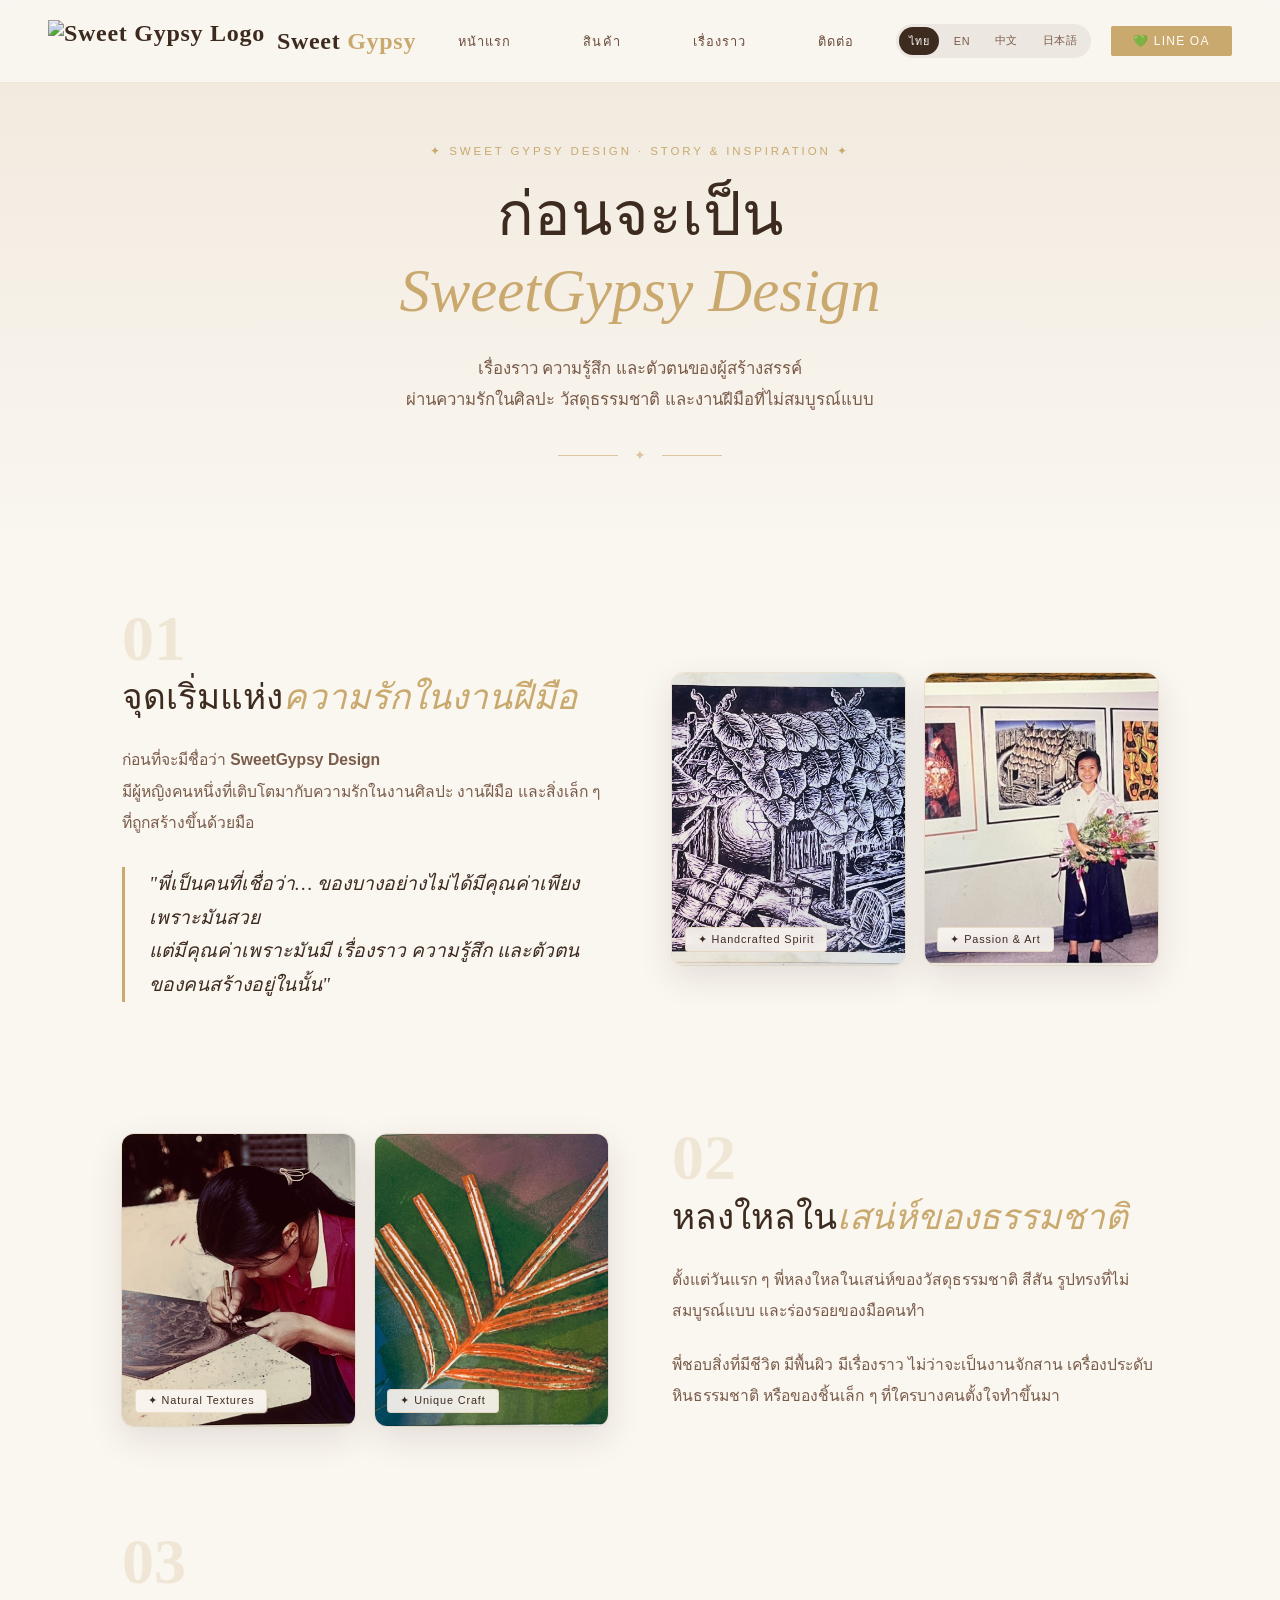
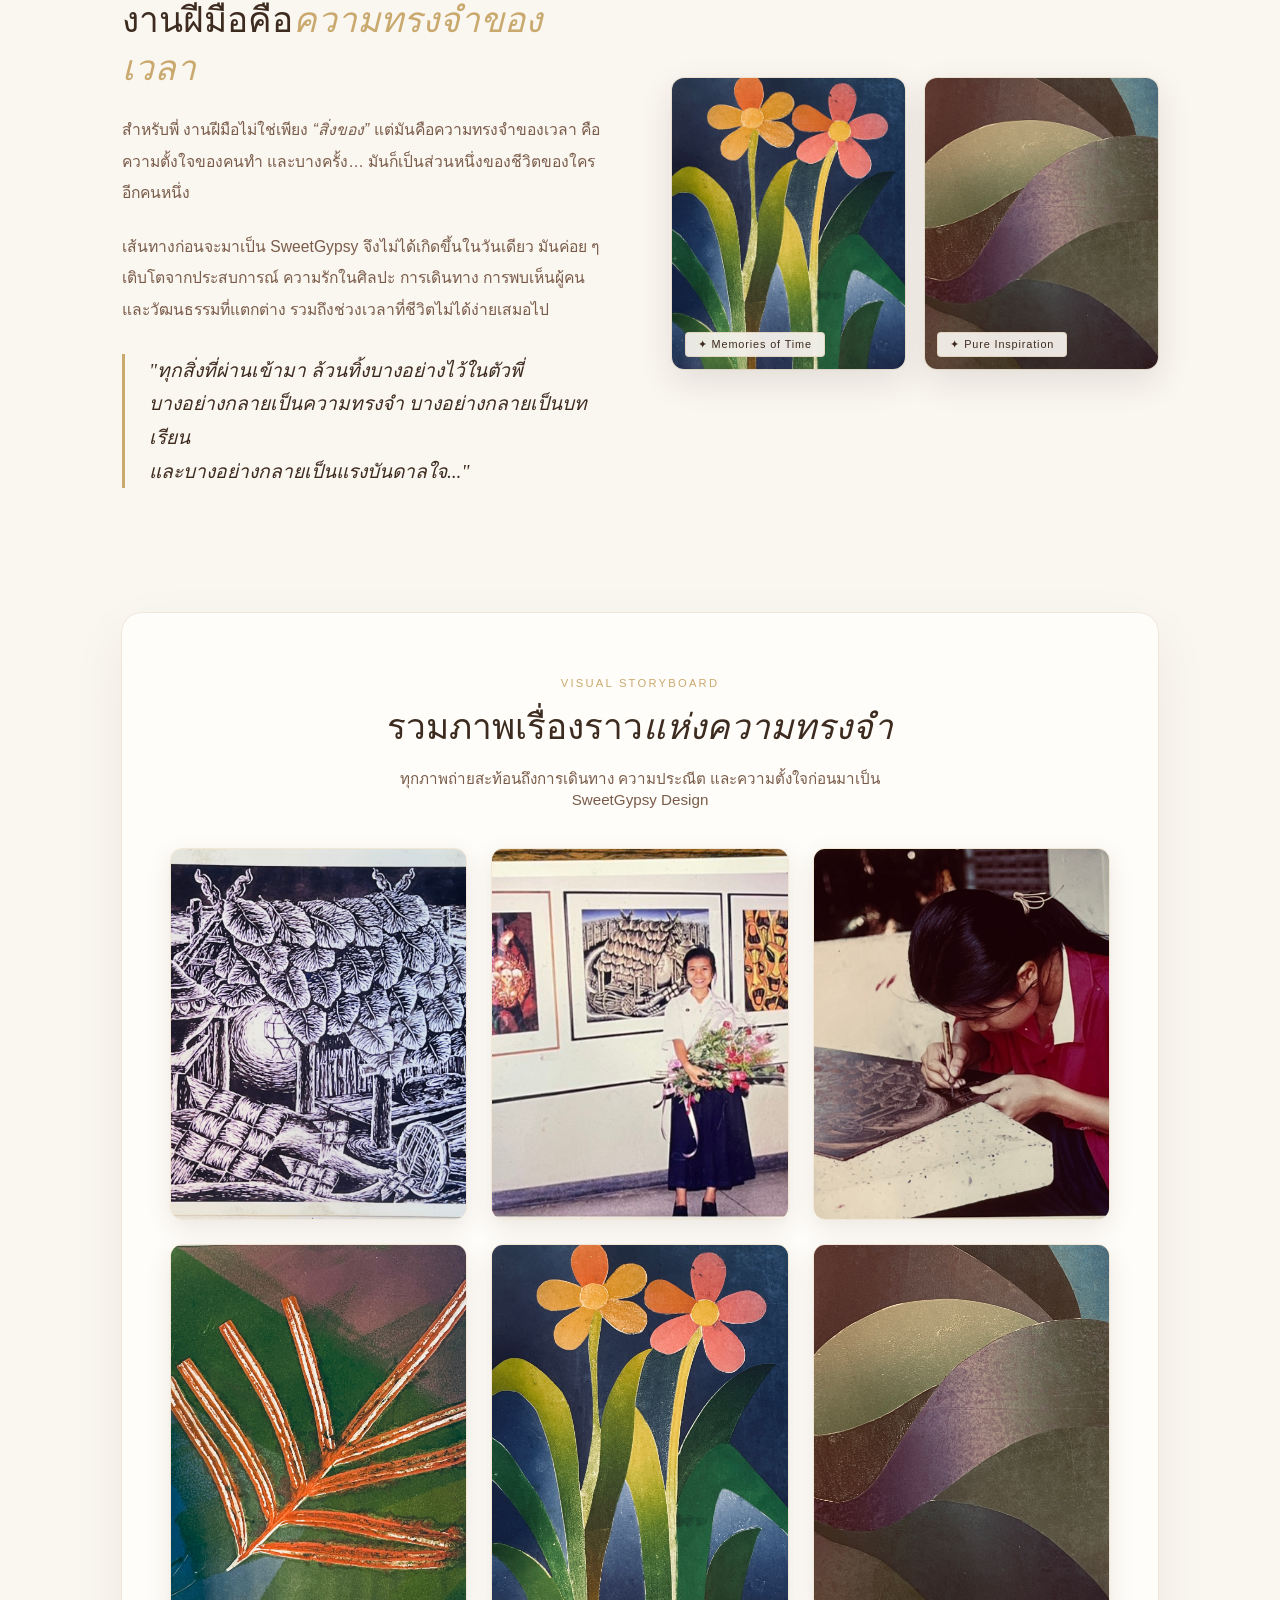
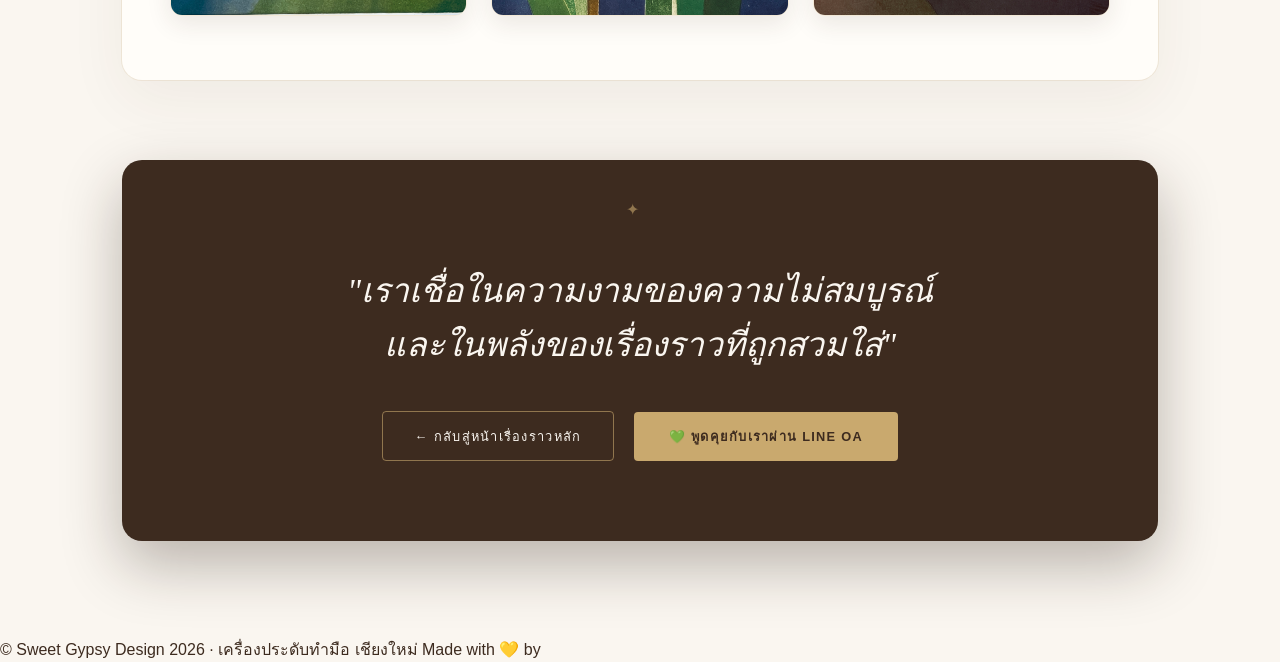
==== commit b047d607: "fix sheet info stuff" ====
--- a/more.html
+++ b/more.html
@@ -673,7 +673,7 @@
           <span class="more-img-badge" data-i18n="more_badge_1">✦ Handcrafted Spirit</span>
         </div>
         <div class="more-img-card" onclick="openMoreLightbox(1)">
-          <img src="img/S__2064392.jpg" alt="จุดเริ่มต้นของ SweetGypsy Design - รูปที่ 2">
+          <img src="img/artist-exhibition.jpg" alt="จุดเริ่มต้นของ SweetGypsy Design - รูปที่ 2">
           <span class="more-img-badge" data-i18n="more_badge_2">✦ Passion & Art</span>
         </div>
       </div>
@@ -755,7 +755,7 @@
           <img src="img/S__2064391.jpg" alt="ภาพเรื่องราวที่ 1">
         </div>
         <div class="more-gallery-item" onclick="openMoreLightbox(1)">
-          <img src="img/S__2064392.jpg" alt="ภาพเรื่องราวที่ 2">
+          <img src="img/artist-exhibition.jpg" alt="ภาพเรื่องราวที่ 2">
         </div>
         <div class="more-gallery-item" onclick="openMoreLightbox(2)">
           <img src="img/S__2064403.jpg" alt="ภาพเรื่องราวที่ 3">
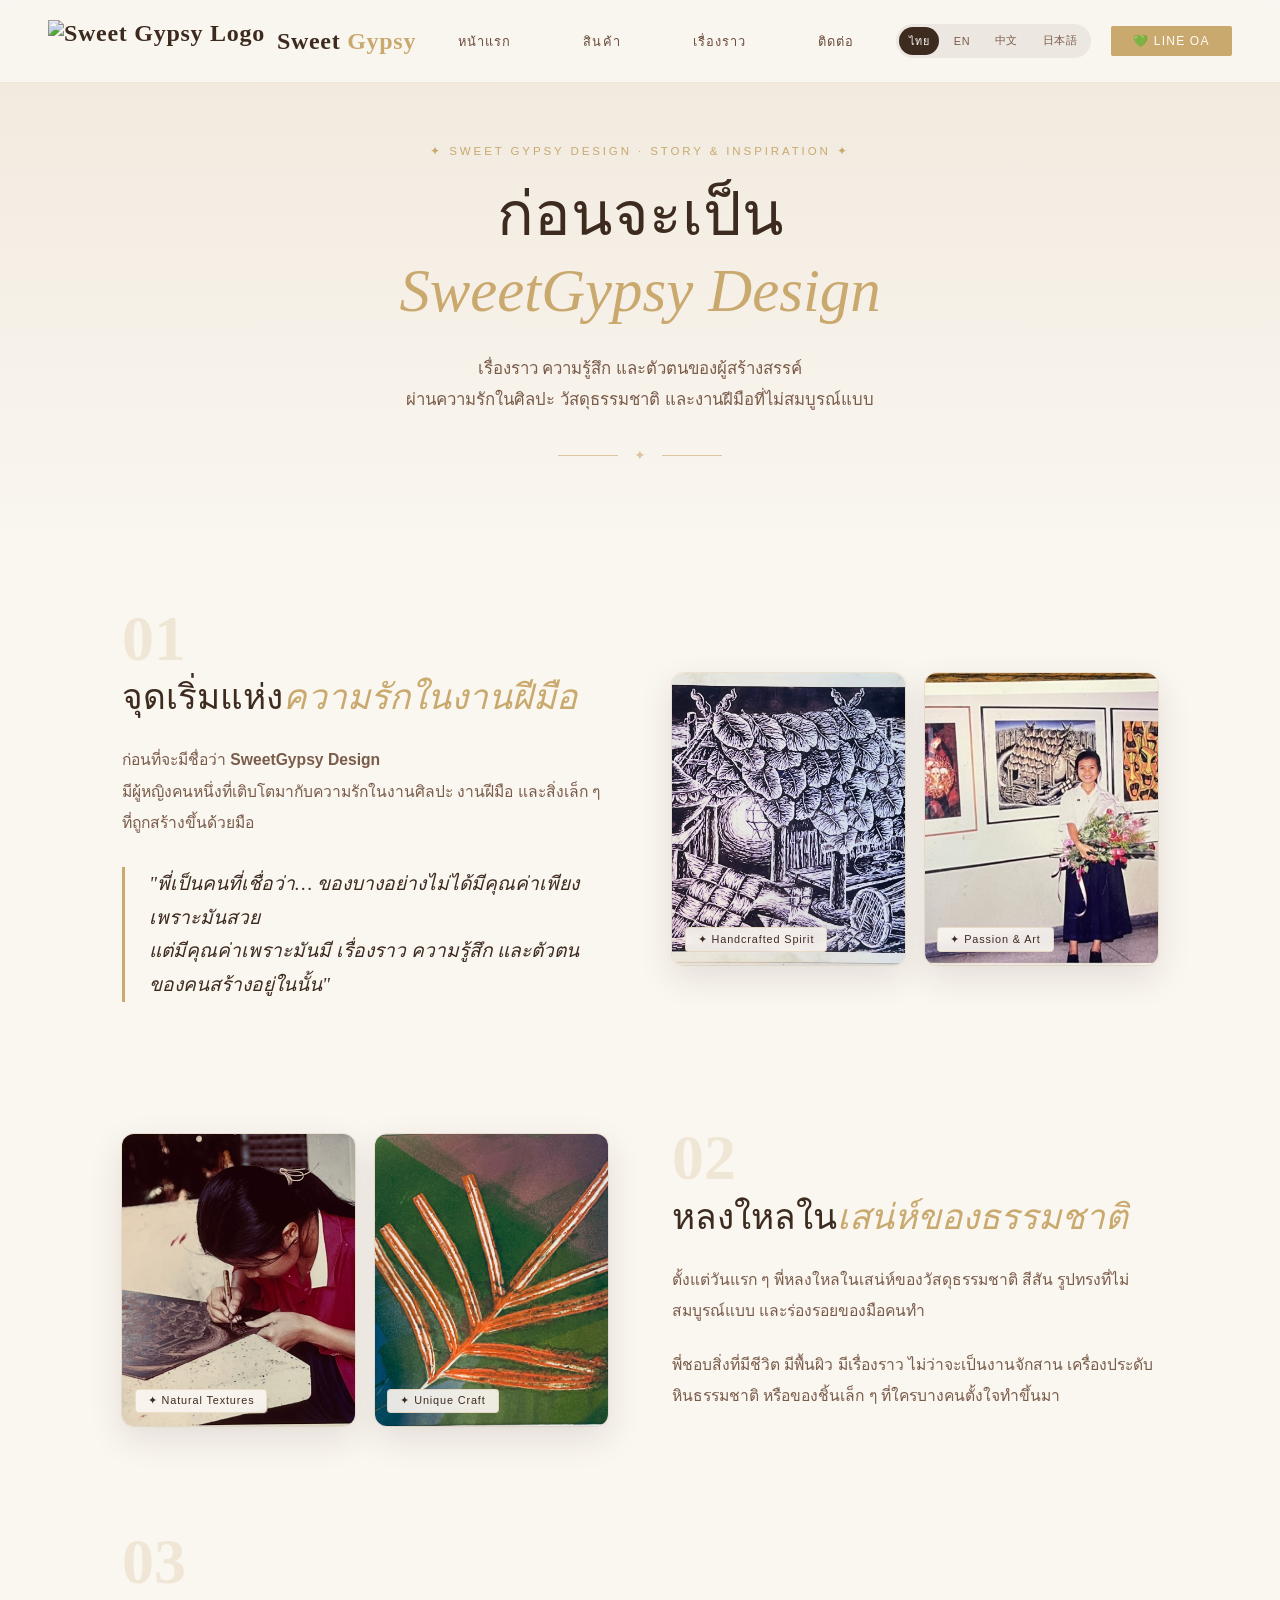
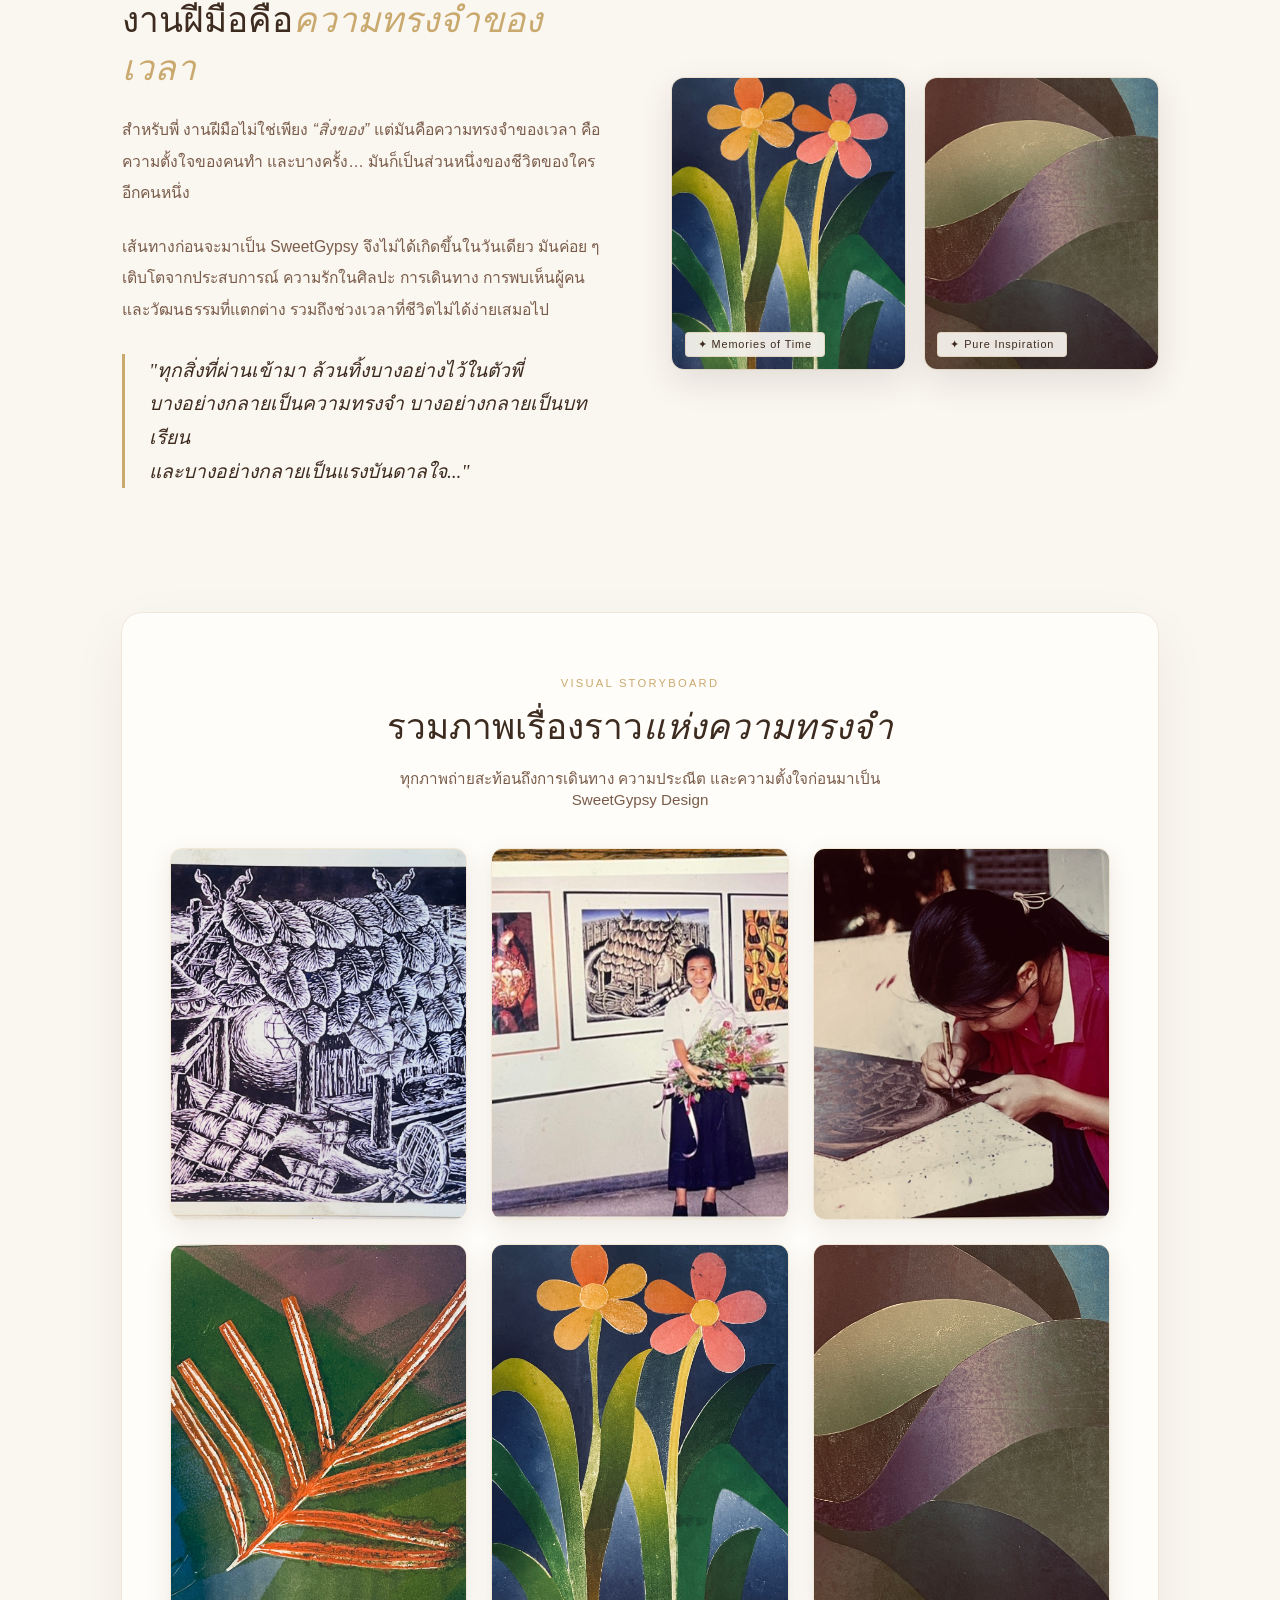
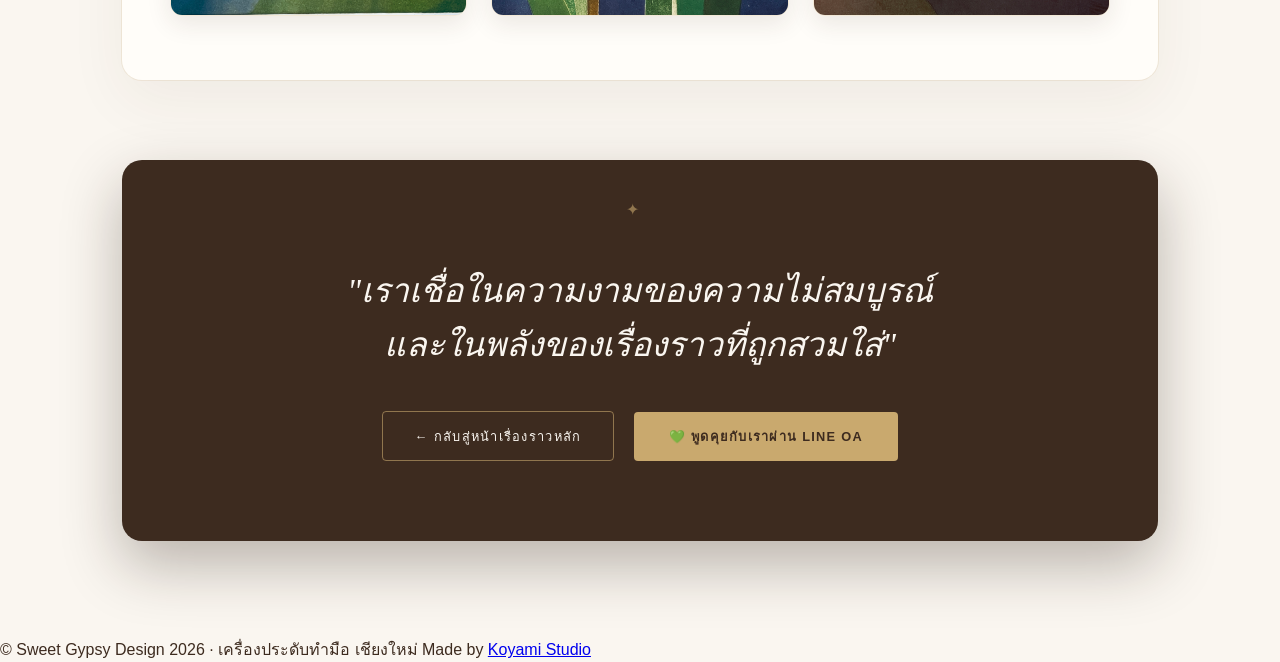
==== commit 991a5acd: "fix name credit" ====
--- a/more.html
+++ b/more.html
@@ -9,7 +9,7 @@
   <meta charset="UTF-8">
   <meta name="viewport" content="width=device-width, initial-scale=1.0, viewport-fit=cover">
   <meta http-equiv="Content-Security-Policy"
-    content="default-src 'self'; script-src 'self' https://www.googletagmanager.com https://www.google-analytics.com https://web3forms.com https://js.hcaptcha.com https://*.hcaptcha.com https://cdnjs.cloudflare.com; style-src 'self' 'unsafe-inline' https://fonts.googleapis.com; font-src https://fonts.gstatic.com; img-src 'self' data: https://res.cloudinary.com https://lh3.googleusercontent.com https://drive.google.com; connect-src 'self' https://api.web3forms.com https://docs.google.com https://www.google-analytics.com https://*.google-analytics.com https://*.analytics.google.com; frame-src https://hcaptcha.com https://*.hcaptcha.com; frame-ancestors 'none';">
+    content="default-src 'self'; script-src 'self' https://www.googletagmanager.com https://www.google-analytics.com https://web3forms.com https://js.hcaptcha.com https://*.hcaptcha.com https://cdnjs.cloudflare.com; style-src 'self' 'unsafe-inline' https://fonts.googleapis.com https://*.hcaptcha.com https://newassets.hcaptcha.com; font-src 'self' https://fonts.gstatic.com https://*.hcaptcha.com https://newassets.hcaptcha.com; img-src 'self' data: blob: https://res.cloudinary.com https://lh3.googleusercontent.com https://drive.google.com https://*.hcaptcha.com https://newassets.hcaptcha.com; connect-src 'self' https://api.web3forms.com https://web3forms.com https://docs.google.com https://www.google-analytics.com https://*.google-analytics.com https://*.analytics.google.com https://*.hcaptcha.com https://hcaptcha.com https://newassets.hcaptcha.com; frame-src https://hcaptcha.com https://*.hcaptcha.com https://newassets.hcaptcha.com; frame-ancestors 'none';">
 
   <title>ก่อนจะเป็น SweetGypsy Design – เครื่องประดับทำมือ เชียงใหม่</title>
   <meta name="description"
@@ -626,7 +626,7 @@
         <button class="lang-btn" data-lang="zh">中文</button>
         <button class="lang-btn" data-lang="ja">日本語</button>
       </div>
-      <a href="https://line.me/ti/p/~@185ijvvm" class="nav-cta">💚 Line OA</a>
+      <a href="https://line.me/R/ti/p/@730bkzck" class="nav-cta" target="_blank" rel="noopener noreferrer">💚 Line OA</a>
     </div>
   </nav>
 
@@ -782,7 +782,7 @@
         <a href="index.html#story" class="more-btn-outline" data-i18n="more_back_btn">
           ← กลับสู่หน้าเรื่องราวหลัก
         </a>
-        <a href="https://line.me/ti/p/~@185ijvvm" class="more-btn-gold" data-i18n="more_line_btn">
+        <a href="https://line.me/R/ti/p/@730bkzck" class="more-btn-gold" target="_blank" rel="noopener noreferrer" data-i18n="more_line_btn">
           💚 พูดคุยกับเราผ่าน Line OA
         </a>
       </div>
@@ -795,7 +795,7 @@
        ═══════════════════════════════════════════════════════════ -->
   <footer class="footer-bar">
     <span data-i18n="footer_text">© Sweet Gypsy Design 2026 · เครื่องประดับทำมือ เชียงใหม่</span>
-    <span data-i18n="footer_credit">Made with 💛 by <a href="#"></a></span>
+    <span data-i18n="footer_credit">Made by <a href="#">Koyami Studio</a></span>
   </footer>
 
   <!-- ═══════════════════════════════════════════════════════════
